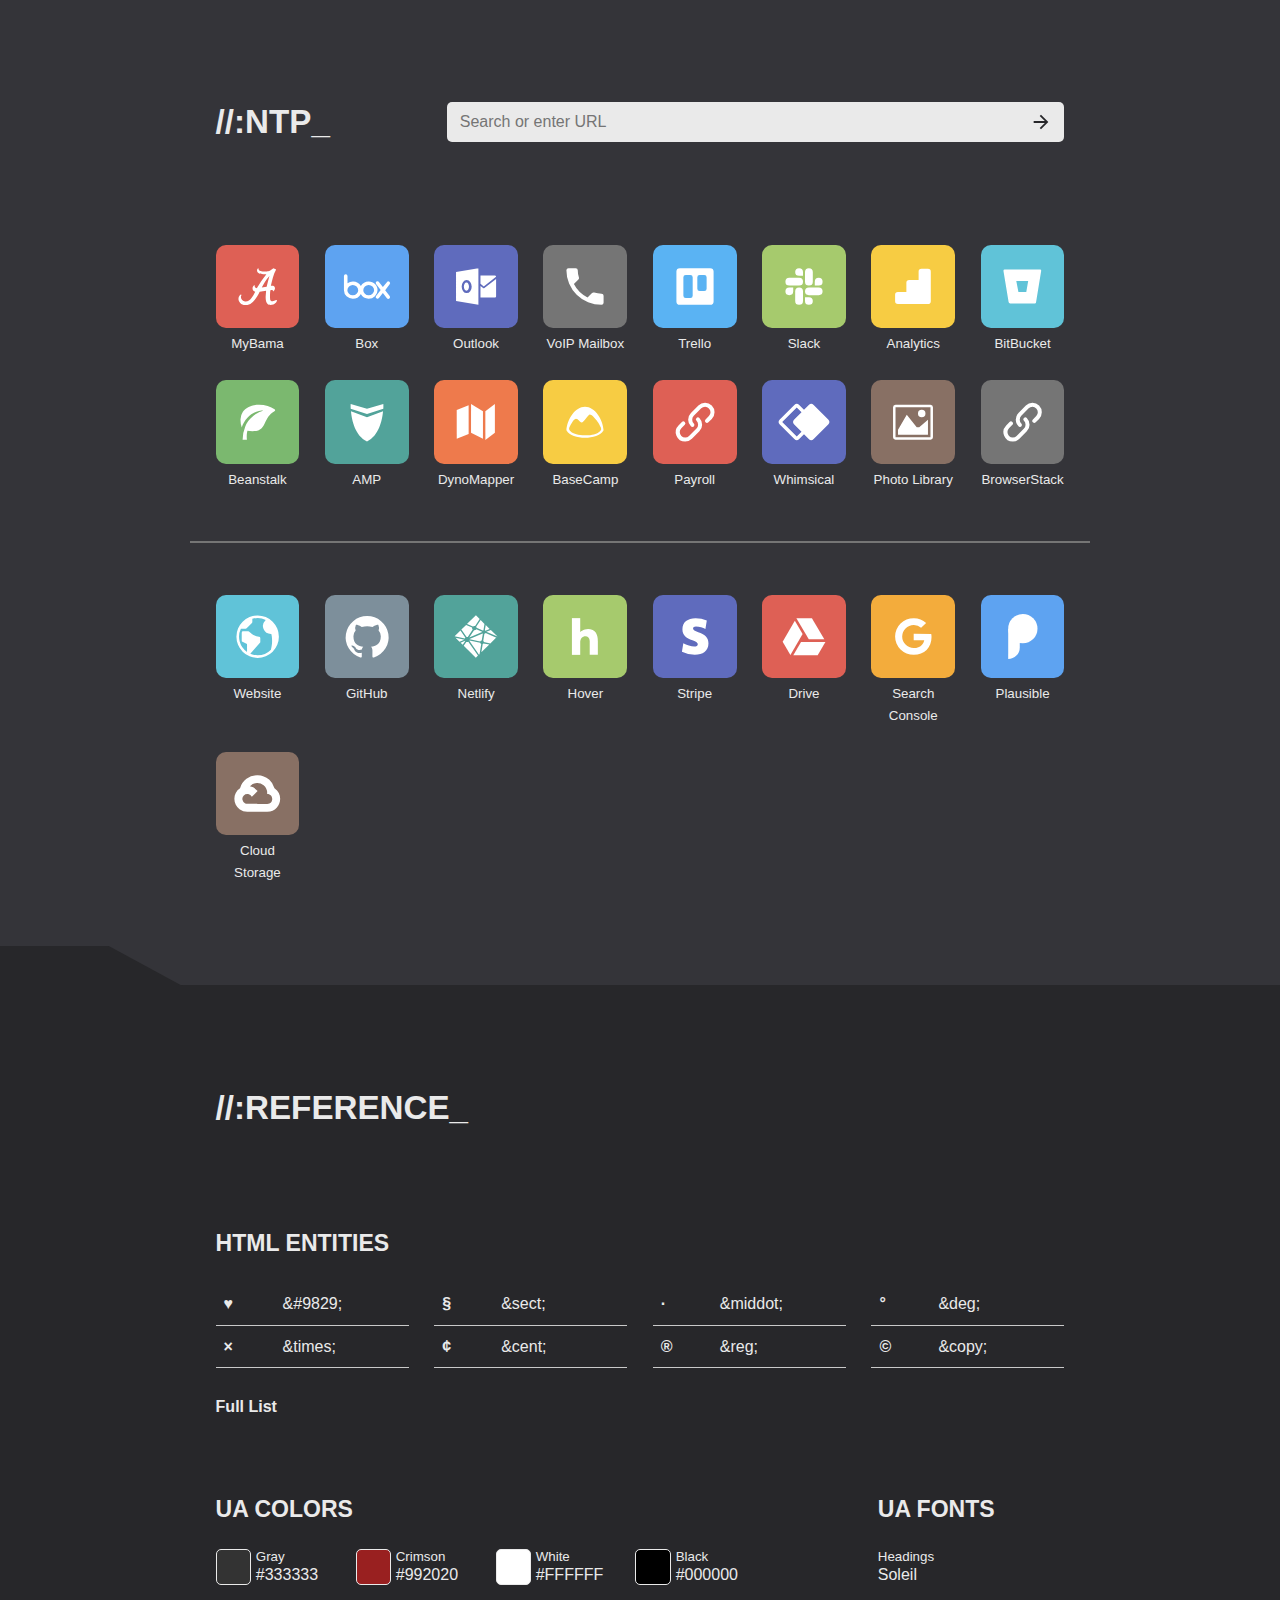
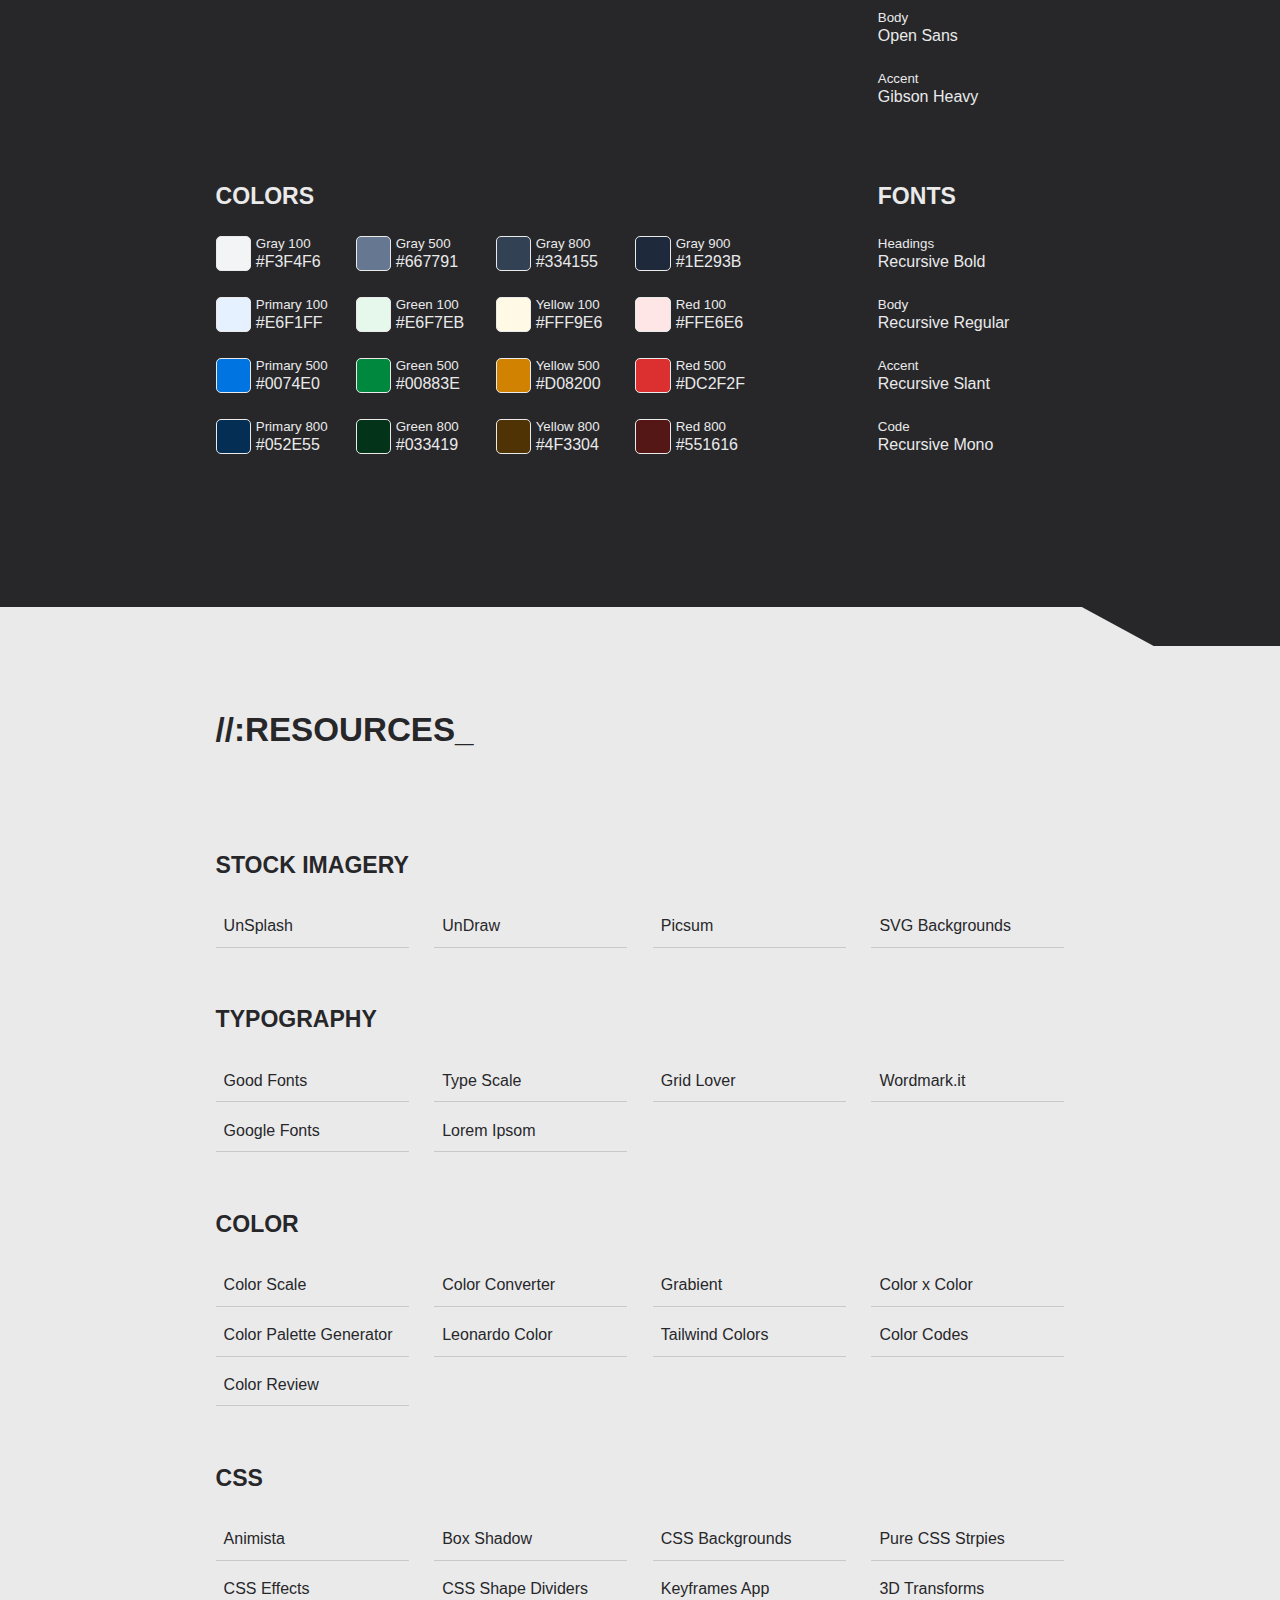
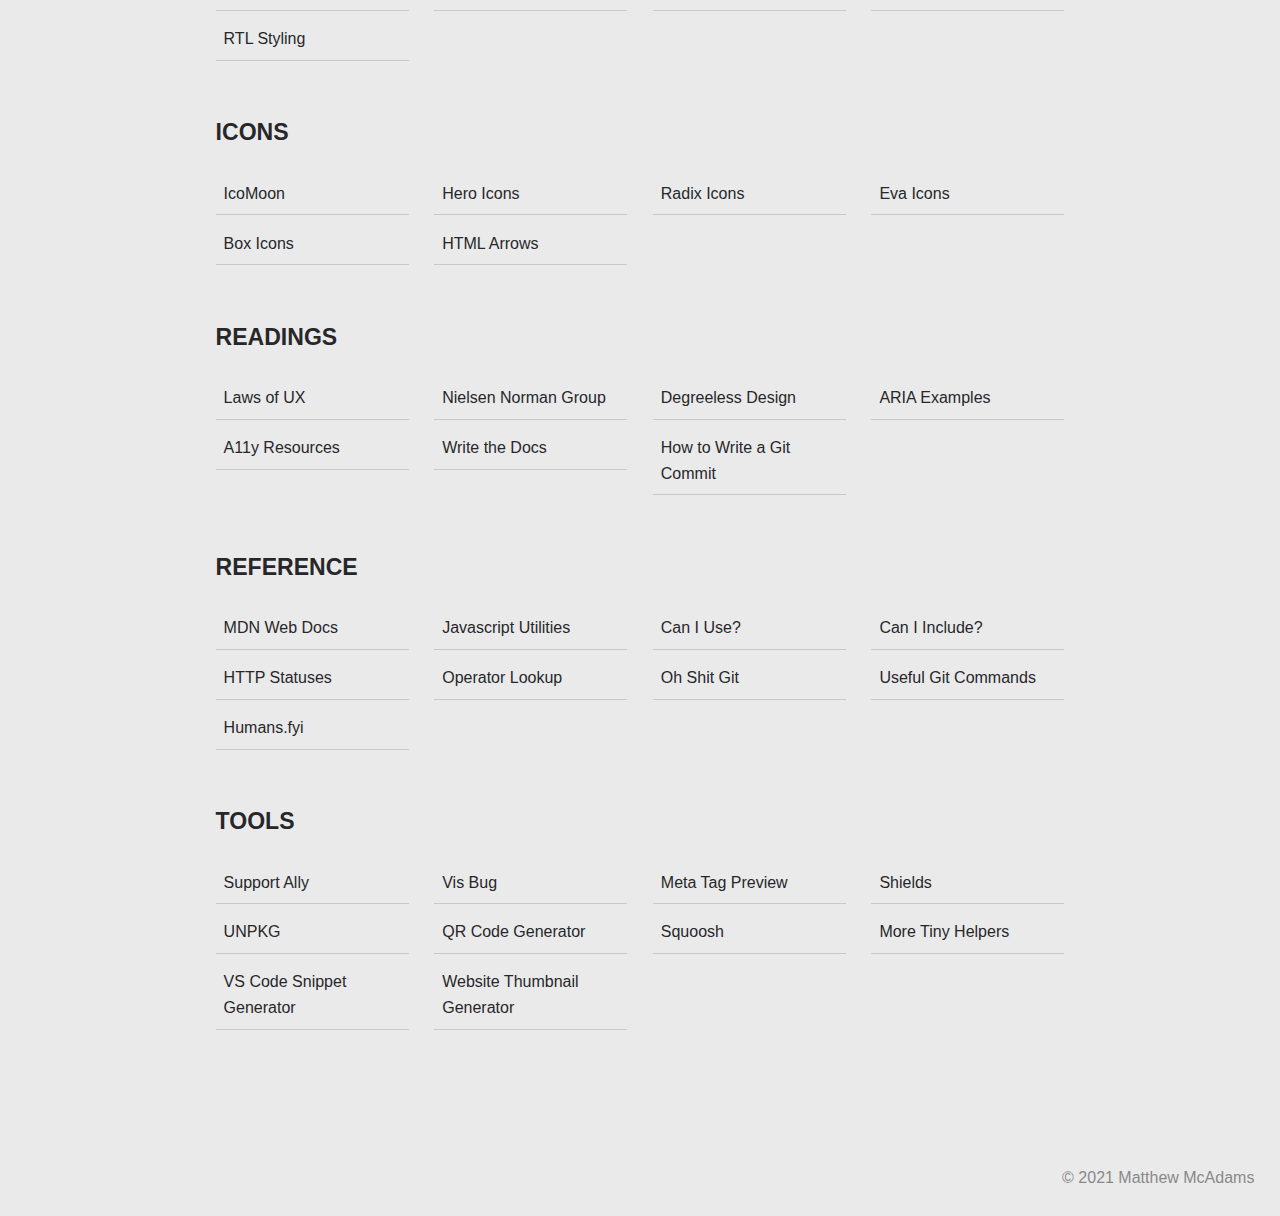
==== index.html @ 57dfc7ec "Set new design as default" ====
<!DOCTYPE html>
<html>

<head>
  <meta charset="utf-8">
  <meta http-equiv="X-UA-Compatible" content="IE=edge">
  <title>New Tab</title>
  <meta name="description" content="A simple, modern CSS boilerplate">
  <meta name="viewport" content="width=device-width, initial-scale=1">
  <link rel="stylesheet" href="assets/index.css">

  <style>
    :root {
      --red: #DE6055;
      --pink: #DA527B;
      --purple: #9F4FB9;
      --deep-purple: #795ABF;
      --indego: #5F6BBD;
      --blue: #5EA3F1;
      --light-blue: #5AB3F3;
      --cyan: #60C3D8;
      --teal: #52A39A;
      --green: #7BB86F;
      --light-green: #A6CA6D;
      --lime: #D7E065;
      --yellow: #F7CC43;
      --orange: #F3AC3C;
      --deep-orange: #EE7A4C;
      --brown: #887064;
      --gray: #757575;
      --slate: #7D8F9B;
      --ui-black: #27272A;
      --ui-dark-gray: #343439;
      --ui-light-gray: #C9C9C9;
      --ui-white: #EAEAEA;
    }

    body {
      background: var(--ui-white);
      color: var(--ui-black);
    }

    h1, h2 {
      text-transform: uppercase;
      font-weight: bold;
      font-size: var(--ms-4);
    }
    h2 { margin-bottom: var(--section-space); }
    h2:first-child { margin-top: 0; }
    h3 {
      text-transform: uppercase;
      font-weight: bold;
      font-size: var(--ms-2);
    }
    h1::before, h2::before { content: "//:"; }
    h1::after, h2::after { content: "_"; }
    button img { margin: 0; }



    header {
      padding-top: var(--section-space);
      background: var(--ui-dark-gray);
      color: var(--ui-white);
    }
    header > div {
      display: grid;
      grid-template-columns: 2fr 6fr;
      grid-gap: var(--space);
    }
    header h1 { margin: 0; }
    header form { display: flex; }
    header input {
      border: none;
      border-top-left-radius: 5px;
      border-bottom-left-radius: 5px;
      background: var(--ui-white);
      color: var(--ui-black);
      margin: 0;
    }
    header button {
      background: var(--ui-white);
      border: none;
      border-top-right-radius: 5px;
      border-bottom-right-radius: 5px;
      color: var(--ui-black);
      margin: 0;
    }



    #NTP {
      background: var(--ui-dark-gray);
      color: var(--ui-white);
      padding: var(--section-space) 0;
    }

    .ntp-links {
      --color: var(--gray);
      display: grid;
      grid-template-columns: repeat(auto-fit, minmax(80px, 1fr));
      grid-gap: var(--space);
    }
    .ntp-links + .ntp-links {
      border-top: 2px solid var(--gray);
      padding-top: calc(var(--section-space) / 2);
      margin-top: calc(var(--section-space) / 2);
    }
    .ntp-links li img {
      background: var(--color);
      border-radius: 10px;
      margin: 0;
    }
    .ntp-links li p {
      margin: 0;
      text-align: center;
      font-size: var(--ms--1);
      margin-top: 5px;
    }
    .ntp-links li a {
      color: inherit;
      font-weight: normal;
    }
    .ntp-links li a:hover { text-decoration: none; }
    .ntp-links li a:hover img { transform: scale(1.05); }



    #Reference {
      background: var(--ui-black);
      color: var(--ui-white);
      padding: var(--section-space);
      position: relative;
    }
    #Reference dl {
      display: grid;
      grid-template-columns: repeat(auto-fit, minmax(150px, 1fr));
      grid-column-gap: var(--space);
    }
    #Reference dl div {
      display: grid;
      grid-template-columns: 1fr 2fr;
      padding: 0.5rem;
      border-bottom: 1px solid var(--ui-light-gray);
    }
    #Reference dt,
    #Reference dd {
      margin: 0;
      padding: 0;
    }
    #Reference a { color: inherit; }
    #Reference a:hover { text-decoration-color: inherit; }
    #Reference::after {
      content: "";
      background-image: url("data:image/svg+xml,%3Csvg xmlns='http://www.w3.org/2000/svg' width='370.451' height='60.58' viewBox='0 0 370.451 60.58'%3E%3Cpath id='Path_28' data-name='Path 28' d='M0,0H370.451V60.58H111.626Z' fill='%2327272a'/%3E%3C/svg%3E");
      position: absolute;
      bottom: -39px;
      right: 0;
      height: 40px;
      width: 200px;
    }
    #Reference::before {
      content: "";
      background-image: url("data:image/svg+xml,%3Csvg xmlns='http://www.w3.org/2000/svg' width='370.451' height='60.58' viewBox='0 0 370.451 60.58'%3E%3Cpath id='Path_28' data-name='Path 28' d='M370.451,60.58H0V0H258.825Z' fill='%2327272a'/%3E%3C/svg%3E%0A");
      position: absolute;
      top: -39px;
      left: -150px;
      height: 40px;
      width: 350px;
    }
    #Reference .design-toolkit {
      display: grid;
      grid-template-columns: 3fr 1fr;
      grid-gap: var(--section-space);
    }
    .design-toolkit .color-swatch .swatch {
      height: 2.2rem;
      width: 2.2rem;
      border: 1px solid var(--ui-white);
      background: var(--color);
      border-radius: 5px;
    }
    .design-toolkit .colors {
      display: grid;
      grid-template-columns: repeat(auto-fit, minmax(120px, 1fr));
    }
    .design-toolkit .color-swatch {
      display: grid;
      grid-template-columns: 2.2rem 1fr;
      grid-gap: 5px;
    }
    .design-toolkit .color-swatch p,
    .design-toolkit .font-group {
      line-height: 1.2;
    }
    .design-toolkit .color-swatch strong,
    .design-toolkit .font-group strong {
      display: block;
      font-weight: normal;
      font-size: var(--ms--1);
      margin: 0;
    }



    #Resources ul, ol, li {
      margin: 0;
      padding: 0;
      list-style: none;
    }
    #Resources ul {
      display: grid;
      grid-template-columns: repeat(auto-fit, minmax(150px, 1fr));
      grid-column-gap: var(--space);
    }
    #Resources a {
      color: inherit;
      font-weight: normal;
      display: block;
      padding: 0.5rem;
      border-bottom: 1px solid var(--ui-light-gray);
      margin-bottom: 1px;
    }
    #Resources a:hover {
      text-decoration: none;
      border-bottom: 2px solid var(--blue);
      margin-bottom: 0;
    }



    footer p {
      text-align: right;
      margin: 0;
      padding: var(--space);
      opacity: 0.5;
    }
  </style>


</head>
<body>
  <header>
    <div class="container">
      <h1>NTP</h1>
      <form id="searchForm">
        <input type="search" id="search" placeholder="Search or enter URL">
        <button onclick="searchRedirect()">
          <span class="sr-only">Search</span>
          <img src="assets/images/arrow.svg"alt="">
        </button>
      </form>
    </div>
  </header>

  <main>

    <section id="NTP">
      <ul class="ntp-links container">
        <li style="--color: var(--red)">
          <a href="https://mybama.ua.edu/">
          <img src="assets/images/ua.svg" alt="">
          <p>MyBama</p></a>
        </li>
        <li style="--color: var(--blue)">
          <a href="https://alabama.app.box.com/">
          <img src="assets/images/box.svg" alt="">
          <p>Box</p></a>
        </li>
        <li style="--color: var(--indego)">
          <a href="https://outlook.office365.com/mail/inbox">
          <img src="assets/images/outlook.svg" alt="">
          <p>Outlook</p></a>
        </li>
        <li style="--color: var(--gray)">
          <a href="https://cuc01.ua.edu/inbox/">
          <img src="assets/images/phone.svg" alt="">
          <p>VoIP Mailbox</p></a>
        </li>
        <li style="--color: var(--light-blue)">
          <a href="https://trello.com/b/C8xKHDW7/ops">
          <img src="assets/images/trello.svg" alt="">
          <p>Trello</p></a>
        </li>
        <li style="--color: var(--light-green)">
          <a href="https://app.slack.com/client/T03CPUJKH/D01BJC9KEQ1">
          <img src="assets/images/slack.svg" alt="">
          <p>Slack</p></a>
        </li>
        <li style="--color: var(--yellow)">
          <a href="https://analytics.google.com/analytics/web/#/report-home/a850379w1463618p1464686">
          <img src="assets/images/analytics.svg" alt="">
          <p>Analytics</p></a>
        </li>
        <li style="--color: var(--cyan)">
          <a href="https://bitbucket.org/uaweb/">
          <img src="assets/images/bitbucket.svg" alt="">
          <p>BitBucket</p></a>
        </li>
        <li style="--color: var(--green)">
          <a href="https://ua.beanstalkapp.com/">
          <img src="assets/images/leaf.svg" alt="">
          <p>Beanstalk</p></a>
        </li>
        <li style="--color: var(--teal)">
          <a href="https://ua.levelaccess.net/login.php">
          <img src="assets/images/shield.svg" alt="">
          <p>AMP</p></a>
        </li>
        <li style="--color: var(--deep-orange)">
          <a href="https://app.dynomapper.com/user">
          <img src="assets/images/map.svg" alt="">
          <p>DynoMapper</p></a>
        </li>
        <li style="--color: var(--yellow)">
          <a href="https://3.basecamp.com/3736336/projects">
          <img src="assets/images/basecamp.svg" alt="">
          <p>BaseCamp</p></a>
        </li>
        <li style="--color: var(--red)">
          <a href="https://hr.ua.edu/payroll/payroll-schedules">
          <img src="assets/images/link.svg" alt="">
          <p>Payroll</p></a>
        </li>
        <li style="--color: var(--indego)">
          <a href="https://whimsical.com/">
          <img src="assets/images/whimsical.svg" alt="">
          <p>Whimsical</p></a>
        </li>
        <li style="--color: var(--brown)">
          <a href="https://uaphotos.photoshelter.com/sso-login">
          <img src="assets/images/image.svg" alt="">
          <p>Photo Library</p></a>
        </li>
        <li style="--color: var(--gray)">
          <a href="https://live.browserstack.com/dashboard">
          <img src="assets/images/link.svg" alt="">
          <p>BrowserStack</p></a>
        </li>
      </ul>

      <ul class="ntp-links container">
        <li style="--color: var(--cyan)">
          <a href="https://mattmcadams.com">
          <img src="assets/images/website.svg" alt="">
          <p>Website</p></a>
        </li>
        <li style="--color: var(--slate)">
          <a href="https://github.com/MattMcAdams/website">
          <img src="assets/images/github.svg" alt="">
          <p>GitHub</p></a>
        </li>
        <li style="--color: var(--teal)">
          <a href="https://app.netlify.com/teams/mattmcadams/overview">
          <img src="assets/images/netlify.svg" alt="">
          <p>Netlify</p></a>
        </li>
        <li style="--color: var(--light-green)">
          <a href="https://www.hover.com/control_panel">
          <img src="assets/images/hover.svg" alt="">
          <p>Hover</p></a>
        </li>
        <li style="--color: var(--indego)">
          <a href="https://dashboard.stripe.com/">
          <img src="assets/images/stripe.svg" alt="">
          <p>Stripe</p></a>
        </li>
        <li style="--color: var(--red)">
          <a href="https://drive.google.com/drive/u/0/my-drive">
          <img src="assets/images/drive.svg" alt="">
          <p>Drive</p></a>
        </li>
        <li style="--color: var(--orange)">
          <a href="https://search.google.com/u/1/search-console?resource_id=sc-domain%3Amattmcadams.com">
          <img src="assets/images/google.svg" alt="">
          <p>Search Console</p></a>
        </li>
        <li style="--color: var(--blue)">
          <a href="https://plausible.io/mattmcadams.com">
          <img src="assets/images/plausible.svg" alt="">
          <p>Plausible</p></a>
        </li>
        <li style="--color: var(--brown)">
          <a href="https://console.cloud.google.com/storage/browser/mattmcadams.com">
          <img src="assets/images/gcloud.svg" alt="">
          <p>Cloud Storage</p></a>
        </li>
      </ul>
    </section>

    <section id="Reference">
      <div class="container">
        <h2>Reference</h2>
        <h3>HTML Entities</h3>
        <dl>
          <div><dt>&#9829;</dt><dd>&amp;#9829;</dd></div>
          <div><dt>&sect;</dt><dd>&amp;sect;</dd></div>
          <div><dt>&middot;</dt><dd>&amp;middot;</dd></div>
          <div><dt>&deg;</dt><dd>&amp;deg;</dd></div>
          <div><dt>&times;</dt><dd>&amp;times;</dd></div>
          <div><dt>&cent;</dt><dd>&amp;cent;</dd></div>
          <div><dt>&reg;</dt><dd>&amp;reg;</dd></div>
          <div><dt>&copy;</dt><dd>&amp;copy;</dd></div>
        </dl>
        <p><a href="https://dev.w3.org/html5/html-author/charref">Full List</a></p>

        <div class="design-toolkit">
          <div>
            <h3>UA Colors</h3>
            <ul class="colors">
              <li class="color-swatch">
                <div class="swatch" style="--color: #333333;"></div>
                <p class="label"><strong>Gray</strong>#333333</p>
              </li>
              <li class="color-swatch">
                <div class="swatch" style="--color: #992020;"></div>
                <p class="label"><strong>Crimson</strong>#992020</p>
              </li>
              <li class="color-swatch">
                <div class="swatch" style="--color: #FFFFFF;"></div>
                <p class="label"><strong>White</strong>#FFFFFF</p>
              </li>
              <li class="color-swatch">
                <div class="swatch" style="--color: #000000;"></div>
                <p class="label"><strong>Black</strong>#000000</p>
              </li>
            </ul>
          </div>
          <div>
            <h3>UA Fonts</h3>
            <p class="font-group">
              <strong>Headings</strong>
              Soleil
            </p>
            <p class="font-group">
              <strong>Body</strong>
              Open Sans
            </p>
            <p class="font-group">
              <strong>Accent</strong>
              Gibson Heavy
            </p>
          </div>
        </div>

        <div class="design-toolkit">
          <div>
            <h3>Colors</h3>
            <ul class="colors">
              <li class="color-swatch">
                <div class="swatch" style="--color: #F3F4F6;"></div>
                <p class="label"><strong>Gray 100</strong>#F3F4F6</p>
              </li>
              <li class="color-swatch">
                <div class="swatch" style="--color: #667791;"></div>
                <p class="label"><strong>Gray 500</strong>#667791</p>
              </li>
              <li class="color-swatch">
                <div class="swatch" style="--color: #334155;"></div>
                <p class="label"><strong>Gray 800</strong>#334155</p>
              </li>
              <li class="color-swatch">
                <div class="swatch" style="--color: #1E293B;"></div>
                <p class="label"><strong>Gray 900</strong>#1E293B</p>
              </li>
              <li class="color-swatch">
                <div class="swatch" style="--color: #E6F1FF;"></div>
                <p class="label"><strong>Primary 100</strong>#E6F1FF</p>
              </li>
              <li class="color-swatch">
                <div class="swatch" style="--color: #E6F7EB;"></div>
                <p class="label"><strong>Green 100</strong>#E6F7EB</p>
              </li>
              <li class="color-swatch">
                <div class="swatch" style="--color: #FFF9E6;"></div>
                <p class="label"><strong>Yellow 100</strong>#FFF9E6</p>
              </li>
              <li class="color-swatch">
                <div class="swatch" style="--color: #FFE6E6;"></div>
                <p class="label"><strong>Red 100</strong>#FFE6E6</p>
              </li>
              <li class="color-swatch">
                <div class="swatch" style="--color: #0074E0;"></div>
                <p class="label"><strong>Primary 500</strong>#0074E0</p>
              </li>
              <li class="color-swatch">
                <div class="swatch" style="--color: #00883E;"></div>
                <p class="label"><strong>Green 500</strong>#00883E</p>
              </li>
              <li class="color-swatch">
                <div class="swatch" style="--color: #D08200;"></div>
                <p class="label"><strong>Yellow 500</strong>#D08200</p>
              </li>
              <li class="color-swatch">
                <div class="swatch" style="--color: #DC2F2F;"></div>
                <p class="label"><strong>Red 500</strong>#DC2F2F</p>
              </li>
              <li class="color-swatch">
                <div class="swatch" style="--color: #052E55;"></div>
                <p class="label"><strong>Primary 800</strong>#052E55</p>
              </li>
              <li class="color-swatch">
                <div class="swatch" style="--color: #033419;"></div>
                <p class="label"><strong>Green 800</strong>#033419</p>
              </li>
              <li class="color-swatch">
                <div class="swatch" style="--color: #4F3304;"></div>
                <p class="label"><strong>Yellow 800</strong>#4F3304</p>
              </li>
              <li class="color-swatch">
                <div class="swatch" style="--color: #551616;"></div>
                <p class="label"><strong>Red 800</strong>#551616</p>
              </li>
            </ul>
          </div>
          <div>
            <h3>Fonts</h3>
            <p class="font-group">
              <strong>Headings</strong>
              Recursive Bold
            </p>
            <p class="font-group">
              <strong>Body</strong>
              Recursive Regular
            </p>
            <p class="font-group">
              <strong>Accent</strong>
              Recursive Slant
            </p>
            <p class="font-group">
              <strong>Code</strong>
              Recursive Mono
            </p>
          </div>
        </div>
      </div>
    </section>

    <section id="Resources" class="section">
      <div class="container">
        <h2>Resources</h2>
      </div>
    </section>

    <footer>
      <p>&copy; 2021 Matthew McAdams</p>
    </footer>
  </main>

  <script>
    function renderResourceLists(data) {
      data.forEach(list => {
        let parent = document.querySelector("#Resources .container");
        let container = document.createElement("div");
        let title = document.createElement("h3");
        let ul = document.createElement("ul");

        parent.appendChild(container);
        container.appendChild(title);
        container.appendChild(ul);

        title.innerHTML = list.title;

        list.items.forEach(item => {
          let li = document.createElement("li");
          let a = document.createElement("a");
          let text = document.createTextNode(item.title);
          a.setAttribute("href", item.link);
          a.appendChild(text);
          li.appendChild(a);
          ul.appendChild(li);
        })
      });
    }

    fetch("assets/resources.json")
        .then(response => response.json())
        .then(json => renderResourceLists(json));


    document.getElementById("searchForm").addEventListener('submit', handleForm);
    function handleForm(event) { event.preventDefault(); }

    var scheme = "https://";

    function searchRedirect() {
        let value = document.getElementById("search").value;

        if (value.startsWith("https://") | value.startsWith("http://")) {
          window.location.href = value;
        }
        else if (
          value.includes(".com") |
          value.includes(".org") |
          value.includes(".edu") |
          value.includes(".net") |
          value.includes(".gov") |
          value.includes(".io") |
          value.includes(".dev") |
          value.includes(".us")
        ) {
          window.location.href = scheme + value;
        }
        else {
          window.location.href = "https://duckduckgo.com/?q=" + value;
        }
      }
  </script>
</body>
---- assets/index.css ----
/* ==================================================================
  CSS Boilerplate
  The Unlicense <https://unlicense.org>
  https://github.com/MattMcAdams/CSS-Boilerplate
================================================================== */

/** -----------------------------------------------------------------
  * SECTION TOKENS
------------------------------------------------------------------ */

:root {
  /* Fonts */
  --font-body: 'Segoe UI', Roboto, 'Helvetica Neue', Arial, sans-serif;
  --font-head: var(--font-body);
  --font-mono: 'SFMono-Regular', Consolas, 'Liberation Mono', Menlo, Courier, monospace;
  /* --font-icon: null; */

  /* Colors */
  --color-gray-100: #F0F1F3;
  --color-gray-500: #707682;
  --color-gray-900: #2D2F34;
  /* https://hihayk.github.io/scale/#4/4/60/90/0/0/50/-10/707682/112/118/130/white */
  --color-red-100: #FFE6E6;
  --color-red-500: #DC2F2F;
  --color-red-900: #551616;
  /* https://hihayk.github.io/scale/#4/4/60/90/0/0/50/-10/DC2F2F/220/47/47/white */
  --color-yellow-100: #FFF9E6;
  --color-yellow-500: #D08200;
  --color-yellow-900: #4F3304;
  /* https://hihayk.github.io/scale/#4/4/60/90/0/-10/50/-10/D08200/208/130/0/white */
  --color-green-100: #E6F7EB;
  --color-green-500: #00883E;
  --color-green-900: #033419;
  /* https://hihayk.github.io/scale/#4/4/60/90/0/0/50/-10/00883E/0/136/62/white */
  --color-primary-100: #E6F1FF;
  --color-primary-500: #0074E0;
  --color-primary-900: #052E55;
  /* https://hihayk.github.io/scale/#4/4/60/90/0/0/50/-10/0074E0/0/116/224/white */

  /* Semantic Colors */
  --page-bg-color: white;
  --element-bg-color: var(--color-gray-100);
  --text-color: var(--color-gray-900);
  --light-text-color: var(--color-gray-500);
  --heading-color: var(--text-color);
  --highlight-color: var(--color-primary-100);
  --primary-alt: var(--color-primary-900);

  --nav-color: var(--color-primary-500);
  --button-color: var(--nav-color);

  --accent-color: var(--color-primary-500);

  /* Spacing */
  --space: 1.6rem; /* Should equal body line-height */
  --section-space: calc(var(--space) * 4);
  --flow-space: var(--space);
  --gutter: var(--space);
  --content-width: 900px;
  --sidebar-width: 300px;

  /* Modular Scale */
  --ratio: 1.2; /* 1.2 is very similar to default browser style */
  --ms-0: 1rem; /* 1rem = 16px | 1.25rem = 20px | 1.125rem = 18px */
  --ms-1: calc(var(--ms-0) * var(--ratio));
  --ms-2: calc(var(--ms-1) * var(--ratio));
  --ms-3: calc(var(--ms-2) * var(--ratio));
  --ms-4: calc(var(--ms-3) * var(--ratio));
  --ms-5: calc(var(--ms-4) * var(--ratio));
  --ms--1: calc(var(--ms-0) / var(--ratio));
  --ms--2: calc(var(--ms--1) / var(--ratio));
}

/* END !SECTION TOKENS */
/** -----------------------------------------------------------------
  * SECTION RESET
  * http://meyerweb.com/eric/tools/css/reset/
  * v2.0 | 20110126
  * License: none (public domain)
------------------------------------------------------------------ */

* {
  box-sizing: border-box;
  -webkit-font-smoothing: antialiased;
  -moz-osx-font-smoothing: grayscale;
}

html, body, div, span, applet, object, iframe,
h1, h2, h3, h4, h5, h6, p, blockquote, pre,
a, abbr, acronym, address, big, cite, code,
del, dfn, em, img, ins, kbd, q, s, samp,
small, strike, strong, sub, sup, tt, var,
b, u, i, center,
dl, dt, dd, ol, ul, li,
fieldset, form, label, legend,
table, caption, tbody, tfoot, thead, tr, th, td,
article, aside, canvas, details, embed,
figure, figcaption, footer, header, hgroup,
menu, nav, output, ruby, section, summary,
time, mark, audio, video {
  margin: 0;
  padding: 0;
  border: 0;
  font: inherit;
  font-size: 100%;
  vertical-align: baseline;
}

/* HTML5 display-role reset for older browsers */

article, aside, details, figcaption, figure,
footer, header, hgroup, menu, nav, section {
  display: block;
}

body {
  line-height: 1;
}

ol, ul {
  list-style: none;
}

blockquote, q {
  quotes: none;
}

blockquote::before,
blockquote::after,
q::before,
q::after {
  content: '';
  content: none;
}

table {
  border-collapse: collapse;
  border-spacing: 0;
}

/* END !SECTION RESET */
/** -----------------------------------------------------------------
  * SECTION CORE
------------------------------------------------------------------ */

/* Links that point to a location on the same page will scroll
 * smoothly down to that location. */

@media (prefers-reduced-motion: no-preference) {
  html { scroll-behavior: smooth; }
}

/* Hide content visually, but allow screen readers to read the
 * content. Note that for Accessibility guidelines, this content
 * must become visible if toggled over using a keyboard. */

.visually-hidden:not(:focus):not(:active),
.sr-only:not(:focus):not(:active) {
  clip: rect(0 0 0 0);
  clip-path: inset(50%);
  height: 1px;
  overflow: hidden;
  position: absolute;
  white-space: nowrap;
  width: 1px;
}

/* Give the hidden attribute most priority - fixes issue where
 * an html element can be marked as hidden but is still visible.
 * Use aria-hidden="true" to hide visual elements from
 * screen readers. */

[hidden] {
  display: none !important;
}

/* Ensures disabled elements do not accept events */

[disabled] {
  pointer-events: none !important;
  cursor: not-allowed !important;
}

/* Use primary color for focus styles */

:focus-visible {
  outline-color: var(--color-primary-500);
  outline-offset: 3px;
  outline-style: solid;
  outline-width: 2px;
}

/* Adds a margin above an element when it is the target of an ID link */

* {
  scroll-margin-top: var(--space);
  scroll-margin-bottom: var(--space);
}

::selection {
  background-color: var(--color-primary-100);
}

/** -----------------------------------------------------------------
  * SECTION TYPOGRAPHY
------------------------------------------------------------------ */

/* Set the document's default font, color, size, and line height */

body {
  font-family: var(--font-body);
  color: var(--text-color);
  line-height: 1.6;
  font-size: var(--ms-0);
}

/* Set font and flow margin to headings, and heading-like elements.
 * Setup utility classes for font sizes */

h1, h2, h3, h4, h5,
.txt-h1, .txt-h2, .txt-h3, .txt-h4, .txt-h5, .txt-h6,
label, th, legend {
  /* font-family: var(--font-head); */
  margin-bottom: var(--flow-space);
}

/* Double flow spacing before headings & set heading color. */

h1, h2, h3, h4, h5, h6,
.txt-h1, .txt-h2, .txt-h3, .txt-h4, .txt-h5, .txt-h6 {
  margin-top: calc(var(--flow-space) * 2);
  /* color: var(--heading-color); */
  line-height: 1.2;
}

/* Decrease space between sequential headings */

h1 + h2,
h2 + h3,
h3 + h4,
h4 + h5,
h5 + h6,
.txt-h1 + .txt-h2,
.txt-h2 + .txt-h3,
.txt-h3 + .txt-h4,
.txt-h4 + .txt-h5,
.txt-h5 + .txt-h6 {
  margin-top: 0;
}

/* Add flow spacing after paragraphs */

p, .txt-p {
  margin-bottom: var(--flow-space);
}

/* Heading typography */

h1, .txt-h1 { font-size: var(--ms-5); margin-top: 0;}
h2, .txt-h2 { font-size: var(--ms-4); }
h3, .txt-h3 { font-size: var(--ms-3); }
h4, .txt-h4 { font-size: var(--ms-2); }
h5, .txt-h5 { font-size: var(--ms-1); }
h6, .txt-h6, label, th, legend { font-size: var(--ms-0); font-weight: bold; }

/* Set typography for small text */

small, .txt-small { font-size: var(--ms--1); line-height: 1.3; }

/* Basic styles for inline semantics */

strong { font-weight: bold; }
em, cite { font-style: italic; }
u { text-decoration: underline; font-style: normal;}

/* Basic style for subscript and superscript text */

sub, sup {
  font-size: 75%;
  line-height: 0;
  position: relative;
}
sup { top: -0.5em; }
sub { bottom: -0.25em; }

/* del, ins, and s styles. Note that these are opinionated and may
 * need to be restyled to suit your use case. These pseudoelements
 * exist to announce the presence of these elements. Read more
 * https://developer.mozilla.org/en-US/docs/Web/HTML/Element/ins#accessibility_concerns */

del::before,
del::after,
ins::before,
ins::after,
s::before,
s::after {
  clip-path: inset(100%);
  clip: rect(1px, 1px, 1px, 1px);
  height: 1px;
  overflow: hidden;
  position: absolute;
  white-space: nowrap;
  width: 1px;
}

del::before { content: " [deletion start] "; }
del::after { content: " [deletion end] "; }
ins::before { content: " [insertion start] "; }
ins::after { content: " [insertion end] "; }
s::before { content: " [start of stricken text] "; }
s::after { content: " [end of stricken text] "; }

del {
  background: var(--color-red-100);
  text-decoration: line-through;
  padding: 0.1em 0.3em;
}

ins {
  background: var(--color-green-100);
  text-decoration: none;
  padding: 0.1em 0.3em;
}

/* See https://developer.mozilla.org/en-US/docs/Web/HTML/Element/s */

s { text-decoration: line-through; }

/* Mark styles - see https://developer.mozilla.org/en-US/docs/Web/HTML/Element/mark */

mark {
  background: var(--color-yellow-100);
  padding: 0.1em 0.3em;
}

/* Basic styles for abbreviation. Only style differently when
 * a title is present. */

abbr { text-decoration: none; }
abbr[title] {
  cursor: help;
  text-decoration: underline;
  text-decoration-style: dotted;
}

/* Italisize q when it includes a cite */

q[cite] { font-style: italic; }

/* Add flow spacing after address */

address {
  margin-bottom: var(--flow-space);
}

/* END !SECTION TYPOGRAPHY */
/** -----------------------------------------------------------------
  * SECTION LINKS
  * :not([class]) is so that the styles won't need to be overridden
  * in special use cases like navigation / buttons
------------------------------------------------------------------ */

a:not([class]) {
  color: var(--color-primary-500);
  text-decoration: none;
  font-weight: bold;
}

/* VISITED STYLES GO HERE */

a:not([class]):hover,
a:not([class]):focus {
  text-decoration: underline;
  text-decoration-color: var(--color-primary-500);
  text-decoration-thickness: 2px;
}

/*
OPTIONAL STYLES
Add an icon for links that go to a PDF and/or links that open in a new tab
*/

/* a:not([class])[target="_blank"]::after,
a:not([class])[data-link-type="external"] {
  content: ' \e91f';
  font-size: 90%;
}

a:not([class])[href$='.pdf']::after,
a:not([class])[data-link-type='document']::after {
  content: '\e91d';
  font-size: 90%;
  padding-left: 0.1em;
} */

/* END !SECTION LINKS */
/** -----------------------------------------------------------------
  * SECTION BLOCKQUOTE
------------------------------------------------------------------ */

/* Add basic styling for blockquotes, and provide a utility class
 * to apply these styles outside of a quote context */

blockquote,
.callout {
  border-left: 5px solid var(--color-primary-500);
  padding: calc(var(--space) / 2) var(--space);
  background-color: var(--color-primary-100);
  margin-bottom: var(--flow-space);
}

/* Remove the bottom margin from the last child in the blockquote */

blockquote :last-child,
.callout :last-child {
  margin-bottom: 0;
}

/* END !SECTION BLOCKQUOTE */
/** -----------------------------------------------------------------
  * SECTION LISTS
  * :not([class]) is so that the styles won't need to be overridden
  * in special use cases. For example, when list markup might need
  * to be paired with a grid layout
------------------------------------------------------------------ */

/* Set nested unordered list styles */

ul:not([class]) { list-style-type: disc; }
ul:not([class]) ul:not([class]) { list-style-type: circle; }
ul:not([class]) ul:not([class]) ul:not([class]) { list-style-type: square; }

/* Set nested ordered list styles */

ol:not([class]) { list-style-type: decimal; }
ol:not([class]) ol:not([class]) { list-style-type: upper-alpha; }
ol:not([class]) ol:not([class]) ol:not([class]) { list-style-type: lower-roman; }

/* Set indention and flow spacing for lists */

ul:not([class]), ol:not([class]) {
  margin-left: var(--space);
}

/* Add flow spacing to list elements */

ul, ol, dl {
  margin-bottom: var(--flow-space);
}

/* Add spacing between list items */

ul:not([class]) li,
ul:not([class]) ol,
ul:not([class]) ul,
ol:not([class]) li,
ol:not([class]) ol,
ol:not([class]) ul {
  margin-bottom: calc(var(--flow-space) / 4);
}

/* Ensure nested lists have the correct spacing */

ul:not([class]) ol,
ul:not([class]) ul,
ol:not([class]) ol,
ol:not([class]) ul {
  margin-top: calc(var(--flow-space) / 4);
}

/* Add basic styles for definition lists */

dt { font-weight: bold; }
dd { padding-left: var(--space); }

/* END !SECTION LISTS */
/** -----------------------------------------------------------------
  * SECTION MEDIA
------------------------------------------------------------------ */

/* Allow media to sit correctly in content flow */

img,
figure,
video,
.aspect-ratio,
.video-wrapper,
.embed-container {
  display: block;
  width: 100%;
  margin: auto;
  margin-bottom: var(--flow-space);
}

img {
  max-width: 100%;
  width: auto;
  height: auto;
}

/* Let SVG scale without boundaries */
img[src$=".svg"] {
  width: 100%;
  height: auto;
  max-width: none;
}

/* Basic style for figcaption */

figcaption {
  display: block;
  text-align: center;
  font-style: italic;
}

/* Allow audio to sit correctly in content flow,
 * Adjust border radius to allow consistency across browsers */

audio {
  display: block;
  max-width: 100%;
  border-radius: 900px;
  margin-bottom: var(--flow-space);
}

/* Setup media wrappers */

.aspect-ratio,
.video-wrapper,
.embed-container {
  width: 100%;
  padding-top: calc(100%/(var(--aspect-ratio)));
  position: relative;
}

/* Define aspect ratios */

.video-wrapper,
.embed-container,
.sixteen-by-nine { --aspect-ratio: 16/9; }
.one-by-one { --aspect-ratio: 1/1; }
.three-by-two { --aspect-ratio: 3/2; }
.four-by-three { --aspect-ratio: 3/2; }
.eight-by-five { --aspect-ratio: 8/5; }

/* Position inner elements in media wrappers */

.embed-container > iframe,
.embed-container > embed,
.embed-container > object,
.video-wrapper > iframe,
.video-wrapper > embed,
.video-wrapper > object
.aspect-ratio > iframe,
.aspect-ratio > embed,
.aspect-ratio > object,
.aspect-ratio > img {
  position: absolute;
  top: 0; right: 0; bottom: 0; left: 0;
  height: 100%;
  width: 100%;
}

/* Allow img to crop to avoid being stretched */

.aspect-ratio > img {
  object-fit: cover;
}

/* Wrapper to allow horizontal overflow,
 * Useful for tables and other wide content */

.overflow-x,
.table-wrapper {
  overflow-x: auto;
}

/* END !SECTION MEDIA */
/** -----------------------------------------------------------------
  * SECTION RULES
------------------------------------------------------------------ */

hr {
  border: none;
  border-bottom: 0.5px solid var(--light-text-color);
  width: 100%;
  margin-bottom: var(--flow-space);
}

hr.spacer {
  border: none;
  margin: calc(var(--flow-space) * 2) 0;
}

/* END !SECTION MISC */
/** -----------------------------------------------------------------
  * SECTION TABLES
------------------------------------------------------------------ */

table {
  width: 100%;
  margin-bottom: var(--flow-space);
}

caption {
  padding: calc(var(--space) / 2);
  font-family: var(--font-head);
  font-weight: bold;
}

th, td {
  padding: calc(var(--space) / 2);
  text-align: left;
}

tr {
  border-bottom: 0.5px solid var(--light-text-color);
}

tr:hover {
  background-color: var(--element-bg-color);
}

/* END !SECTION TABLES */
/** -----------------------------------------------------------------
  * SECTION CODE
------------------------------------------------------------------ */

code, samp, kbd, var {
  font-family: var(--font-mono);
  padding: 0.1em 0.3em;
}

code, samp {
  background-color: var(--element-bg-color);
}

var {
  font-style: italic;
  font-weight: bold;
}

kbd {
  background-color: var(--text-color);
  color: white;
  border-radius: 5px;
}

pre {
  margin-bottom: var(--flow-space);
}

pre code,
pre samp {
  display: block;
  padding: var(--space);
  overflow: auto;
}

/* END !SECTION CODE */
/** -----------------------------------------------------------------
  * SECTION DETAILS
------------------------------------------------------------------ */

/* Display:block removes Firefox's marker
 * ::webkit-details-marker removed Chrome & Safair's marker */

details {
  display: block;
  position: relative;
  margin-bottom: var(--flow-space);
}

summary::-webkit-details-marker {
  display: none;
}

summary {
  display: block;
  cursor: pointer;
  padding-left: 1.5em;
  font-weight: bold;
}

summary::before {
  position: absolute;
  will-change: transform;
  transition: transform 300ms ease;
  font-size: 1em;
  content: "▸";
  left: 0;
  display: inline-block;
  text-align: center;
  width: 1em;
}

summary:focus::before {
  color: var(--color-primary-500);
}

details[open] > summary::before {
  transform: rotate(90deg);
}

details .details-content {
  padding-left: 1.5em;
}

/* END !SECTION DETAILS */
/* END !SECTION CORE */
/** -----------------------------------------------------------------
  * SECTION FORMS
  * Form elements not styled:
  * Meter. Next to impossible to size consistently
  * File. You're better off implementing something with JS
  * Date & Color. Styling these is far too complicated for the
  * scope of this project.
------------------------------------------------------------------ */

label, legend {
  font-weight: bold;
  background-color: transparent;
  display: block;
  margin-bottom: 0;
}

label + label {
  margin-top: calc(var(--space) / 2);
}

label.required::after {
  content: " *";
  color: var(--color-red-500);
}

fieldset {
  border: 0.5px solid var(--color-gray-500);
  padding: var(--space);
  margin-bottom: var(--space);
  background-color: var(--color-gray-100);
}

fieldset > :last-child {
  margin-bottom: 1rem;
}

legend {
  padding: 0 0.5em;
  margin-left: -0.5em;
}

/* Normalize fonts, sizes, and borders */
.button, button, input, select, textarea, datalist {
  font-family: inherit;
  font-size: 100%;
  line-height: inherit;
  box-sizing: border-box;

  padding: calc(var(--space) / 4) calc(var(--space) / 2);
  border: 1px solid var(--light-text-color);
  margin: 0;
  margin-bottom: var(--flow-space);
}

/* Normalize input width */
.button, input, select, textarea, datalist {
  width: 100%;
}

textarea {
  resize: vertical;
  min-height: 10rem;
}

input:active,
input:focus,
textarea:active,
textarea:focus,
select:active,
select:focus,
datalist:focus,
datalist:active {
  outline-offset: 1px;
}

/** -----------------------------------------------------------------
  * SECTION RADIO & CHECKBOX
------------------------------------------------------------------ */

@supports (appearance: none) or (-moz-appearance: none) or (-webkit-appearance: none)  {
  input[type="checkbox"],
  input[type="radio"] {
    -webkit-appearance: none;
    -moz-appearance: none;
    appearance: none;
    position: relative;
    display: inline-block;
    top: -0.1em;
    width: 1em;
    height: 1em;
    padding: 0;
    margin: 0;
    vertical-align: middle;
    transition: box-shadow 0.1s ease;
  }

  input[type="checkbox"]:checked,
  input[type="radio"]:checked {
    box-shadow: inset 0 0 0 .25em var(--color-primary-500);
    border-color: var(--color-primary-500);
  }

  input[type="radio"] {
    border-radius: 50%;
  }
}

/* END !SECTION RADIO & CHECKBOX */
/** -----------------------------------------------------------------
  * SECTION NUMBER, SELECT, SEARCH
------------------------------------------------------------------ */

/* Remove increment/decrement buttons from number fields */
input[type="number"]::-webkit-inner-spin-button,
input[type="number"]::-webkit-outer-spin-button {
  appearance: none;
}
input[type="number"] {
  -moz-appearance: textfield;
}

/* Hide the default arrow icon and implement a custom one */
select {
  -webkit-appearance: none;
  -moz-appearance: none;
  appearance: none; /* hides the native UI */

  padding-right: calc(var(--space) * 2); /* prevents input text from running into background image */

  background-image: url('data:image/svg+xml;utf8,<svg xmlns="http://www.w3.org/2000/svg" viewBox="0 0 8 8" fill="none" stroke="black"><path d="M7.5 3L4 6 .5 3"/></svg>');
  background-size: 0.7em;
  background-repeat: no-repeat;
  background-position: right calc(var(--space) / 2) center;
}

/* Remove the chrome cancel button */
input[type="search"]::-webkit-search-cancel-button {
  display: none;
}

/* END !SECTION NUMBER, SELECT, SEARCH */
/** -----------------------------------------------------------------
  * SECTION PROGRESS
------------------------------------------------------------------ */

/* Normalize progress bar */
progress[value] {
  border: 0;
  background-color: var(--element-bg-color);
  -webkit-appearance: none;
  display: block;
  width: 100%;
  margin-bottom: var(--flow-space);
}

progress[value]::-webkit-progress-bar {
  background-color: var(--element-bg-color);
}

progress[value]::-webkit-progress-value {
  background: var(--color-primary-500);
}
progress[value]::-moz-progress-bar {
  background: var(--color-primary-500);
}

/* indeterminate styles
 * progress:not([value]) {} */

/* END !SECTION PROGRESS */
/** -----------------------------------------------------------------
  * SECTION RANGE
------------------------------------------------------------------ */

input[type="range"],
input[type="range"]::-webkit-slider-thumb {
  -webkit-appearance: none;
  font-size: 1rem;
  padding: 0;
  border: none;
}

input[type="range"]:focus,
input[type="range"]:active {
  outline: none;
  --color-gray-500: var(--color-primary-500);
}

/* Track Styles */
input[type="range"]::-webkit-slider-runnable-track {
  border: none;
  height: 5px;
  border-radius: 0;
  background-color: var(--element-bg-color);
}
input[type="range"]::-moz-range-track {
  height: 5px;
  border: none;
  border-radius: 0;
  background-color: var(--element-bg-color);
}

/* Thumb Styles */
input[type="range"]::-webkit-slider-thumb {
  margin-top: -0.5rem;
  width: 1.2rem;
  height: 1.2rem;
  border: 2px solid var(--page-bg-color);
  border-radius: 1000rem;
  background: var(--color-gray-500);
}
input[type="range"]::-moz-range-thumb {
  border: 2px solid var(--page-bg-color);
  border-radius: 1000rem;
  font-size: 1.2rem;
  background: var(--color-gray-500);
}

/* END !SECTION RANGE */
/* END !SECTION FORMS */
/** -----------------------------------------------------------------
  * SECTION BUTTONS
------------------------------------------------------------------ */

label + button,
label + .button,
label + input[type="submit"],
label + input[type="reset"],
label + input[type="button"] {
  margin-top: var(--space);
}

.button,
button,
input[type="submit"],
input[type="reset"],
input[type="button"] {
  display: inline-block;
  text-align: center;
  white-space: nowrap;
  text-decoration: none;
  width: auto;
  background-color: transparent;
  cursor: pointer;
  box-sizing: border-box;

  color: white;
  background-color: var(--color-primary-500);
  border: 1px solid var(--color-primary-500);
  margin-bottom: var(--space);
}

.button:hover,
button:hover,
input[type="submit"]:hover,
input[type="reset"]:hover,
input[type="button"]:hover,
.button:focus,
button:focus,
input[type="submit"]:focus,
input[type="reset"]:focus,
input[type="button"]:focus {
  border-color: var(--color-primary-900);
  background-color: var(--color-primary-900);
}

input[type="submit"]:active,
input[type="submit"]:focus,
input[type="reset"]:active,
input[type="reset"]:focus,
input[type="button"]:active,
input[type="button"]:focus {
  outline-offset: 3px;
}

.button[tabindex="-1"],
button[disabled],
input[type="submit"][disabled],
input[type="reset"][disabled],
input[type="button"][disabled] {
  background-color: var(--element-bg-color);
  color: var(--color-gray-500);
  border-color: var(--element-bg-color);
}

/* END !SECTION BUTTONS */
/** -----------------------------------------------------------------
  * SECTION LAYOUT
------------------------------------------------------------------ */

/* Section spacing */

.section { margin: var(--section-space) 0; }

/* Standard content container */

.container {
  max-width: var(--content-width);
  padding: 0 var(--gutter);
  margin: 0 auto;
  width: 100%;
}
.container-wide {
  max-width: calc(var(--content-width) + var(--gutter) + var(--sidebar-width) + var(--section-space))
}

/** -----------------------------------------------------------------
  * SECTION FLOW SPACING
  * Use flow spacing in flow areas, provide a fallback for browsers
  * that don't support css variables
------------------------------------------------------------------ */

/* .flow > * + * {
  margin-top: 1.5rem;
  margin-top: var(--flow-space);
}

.flow > * + h1,
.flow > * + h2,
.flow > * + h3,
.flow > * + h4,
.flow > * + h5,
.flow > * + h6,
.flow > * + .txt-h1,
.flow > * + .txt-h2,
.flow > * + .txt-h3,
.flow > * + .txt-h4,
.flow > * + .txt-h5,
.flow > * + .txt-h6 {
  margin-top: 1.5rem;
  margin-top: calc(var(--flow-space) * 2);
}

.flow > h1 + h2,
.flow > h2 + h3,
.flow > h3 + h4,
.flow > h4 + h5,
.flow > h5 + h6,
.flow > .txt-h1 + .txt-h2,
.flow > .txt-h2 + .txt-h3,
.flow > .txt-h3 + .txt-h4,
.flow > .txt-h4 + .txt-h5,
.flow > .txt-h5 + .txt-h6 {
  margin-top: 1.5rem;
  margin-top: calc(var(--flow-space) * 0.5);
} */

/* END !SECTION FLOW SPACING */
/** -----------------------------------------------------------------
  * SECTION LEVEL
------------------------------------------------------------------ */

/* Level
 * Creates a bar with content vertically aligned on both sides
 * Good for split navigation bars etc. */

.level {
  display: flex;
  flex-wrap: wrap;
  justify-content: space-between;
  margin: calc(var(--space) / -2);
}

/* The first level item will be aligned to the left of the level
 * the second will be aligned to the right.
 * You can add more items, they will be evenly spaced,
 * though 2 is recommended */

.level_item {
  align-self: center;
  display: block;
  padding: calc(var(--space) / 2);
}

/* END !SECTION LEVEL */
/** -----------------------------------------------------------------
  * SECTION GRID
------------------------------------------------------------------ */

/* Super simple grid
 * min-width should be just under the pixel value in minmax * 2
 * This helps avoid grid blowout on screens smaller than the
 * preferred min-width of a grid item. */

@media ( min-width: 400px ) {
  .grid {
    --grid-gap: var(--space);
    display: grid;
    grid-template-columns: repeat(auto-fit, minmax(250px, 1fr));
    grid-gap: var(--grid-gap);
  }
}

@media ( orientation: portrait ) and ( min-width: 400px ) {
  .grid-portrait {
    --grid-gap: var(--space);
    display: grid;
    grid-template-columns: repeat(auto-fit, minmax(250px, 1fr));
    grid-gap: var(--grid-gap);
  }
}

@media ( orientation: landscape ) and (min-width: 400px ) {
  .grid-landscape {
    --grid-gap: var(--space);
    display: grid;
    grid-template-columns: repeat(auto-fit, minmax(250px, 1fr));
    grid-gap: var(--grid-gap);
  }
}

/* END !SECTION GRID */
/** -----------------------------------------------------------------
  * SECTION PAGE SCAFFOLDING
  <template>
    <div id="app">

      <header id="top-header">
        <div class="container"></div>
      </header>

      IF SIDEBAR
      <div id="main" class="has-sidebar">
        <div class="sidebar"></div>
        <main class="content"></main>
      </div>

      IF NO SIDEBAR
      <main id="main" class="container">
      </main>

      <footer id="footer">
        <div class="container"></div>
      </footer>

    </div>
  </template>
------------------------------------------------------------------ */

/* Setup page container
 * This, and the next three style declarations help fix an
 * issue so that the page will never be shorter than the
 * screen is tall. This ensures the footer will always
 * be at the bottom of the page. */

#app {
  min-height: 100vh;
  display: flex;
  flex-direction: column;
  max-width: 100vw;
}

/* Stick the top header to the top of the screen
 * Good place to put a level with some navigation */

#top-header {
  position: absolute;
  z-index: 1000;
  width: 100%;
}

/* The main content will absorb any free vertical space,
 * pushing the footer neatly to the bottom.
 *
 * Extra space is given above and below the main area between the
 * header and footer (or the top and bottom of the page when such
 * elements don't exist) */

#main {
  width: 100%;
  flex: 1 0 auto;
  align-self: center;
  padding-top: calc(var(--space) * 5);
  padding-bottom: calc(var(--space) * 5);
}

/* Ensure footer does not shrink */

#footer { flex-shrink: 0; }



/* SIDEBAR LAYOUT */

/* Container of content & sidebar
 * Max width equals the combined width of the sidebar, content,
 * and the space between them.
 *
 * Setup grid layout. Display sidebar under the content by default
 * This mostly matters for mobile.
 * Add space between content and sidebar */

.has-sidebar {
  max-width: calc(var(--content-width) + var(--section-space) + var(--sidebar-width));
  padding: 0 var(--gutter);
  margin: 0 auto;

  display: grid;
  grid-template-areas: "content" "sidebar";
  grid-gap: var(--section-space);
}


/* Assign sidebar to the sidebar area,
 * Assign content to the content area */

.has-sidebar > .sidebar { grid-area: sidebar; }
.has-sidebar > .content { grid-area: content; }

/* On landscape, adjust layout for two columns,
 * Arange areas so that the sidebar is on the left side of content.
 * minmax prevents content from being larger than screen width */

@media ( orientation: landscape ) {
  .has-sidebar {
    grid-template-columns: var(--sidebar-width) minmax(1px, 1fr);
    grid-template-areas: "sidebar content"
  }
}

/* END !SECTION PAGE SCAFFOLDING */
/* END !SECTION LAYOUT */
/** -----------------------------------------------------------------
  * SECTION ACCORDION
  * Border radius has been commented out to avoid being too
  * opinionated, but left in so you can see how to implement it
------------------------------------------------------------------ */

details.accordion summary {
  display: block;
  cursor: pointer;
  padding: calc(var(--space)/2);
  padding-left: calc(var(--space) + 1em);
  background: var(--element-bg-color);
  /*border-radius: 5px;*/
}

details.accordion summary::before {
  left: calc(var(--space)/2);
}

/*details.accordion[open] > summary {
  border-bottom-left-radius: 0;
  border-bottom-right-radius: 0;
}*/

details.accordion .details-content {
  padding: calc(var(--space) / 2);
  padding-left: calc(var(--space) + 1rem);
  border: 2px solid var(--element-bg-color);
  /*border-bottom-right-radius: 5px;
  border-bottom-left-radius: 5px;*/
}

/* END !SECTION ACCORDION */
/* Clearfix if you still need that sort of thing */

.clearfix:after {
  content: "";
  display: table;
  clear: both;
}

/* Utility to make any element cover the area of it's parent.
 * You will have to give the parent { position: relative; } though */

.cover {
  position: absolute;
  top: 0; right: 0; bottom: 0; left: 0;
  object-fit: cover;
}

/* Center utility */

.center {
  display: grid;
  place-items: center;
}
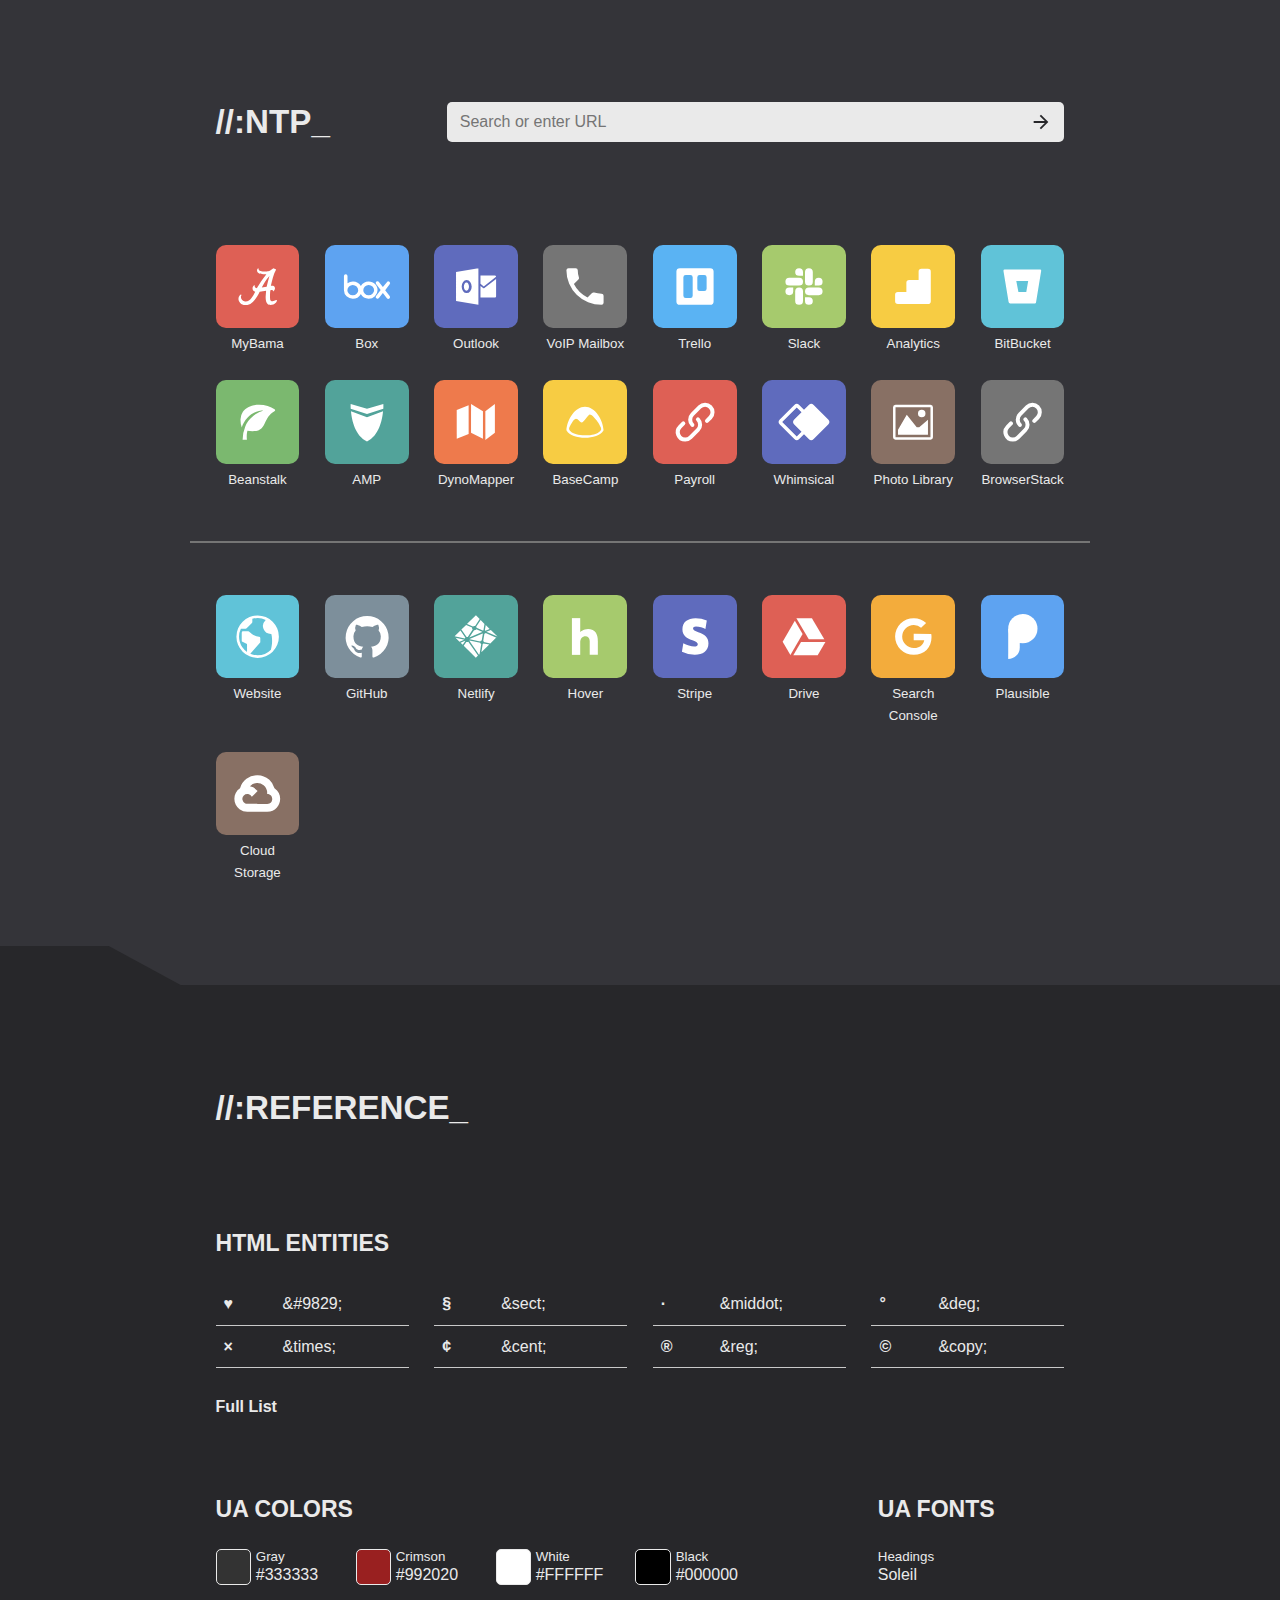
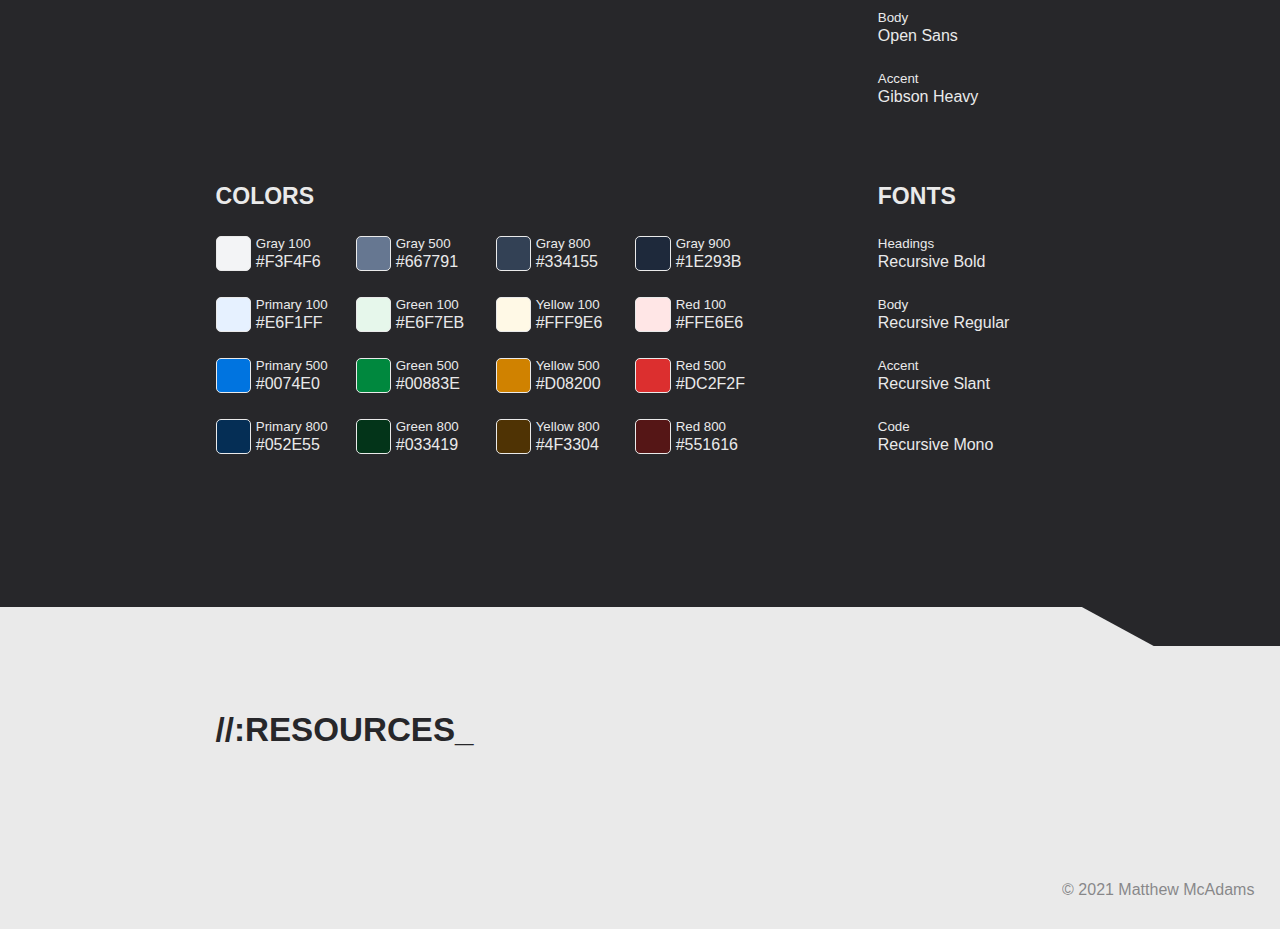
==== commit 0bf793f2: "Use browser bookmark API instead of json data" ====
--- a/index.html
+++ b/index.html
@@ -5,7 +5,6 @@
   <meta charset="utf-8">
   <meta http-equiv="X-UA-Compatible" content="IE=edge">
   <title>New Tab</title>
-  <meta name="description" content="A simple, modern CSS boilerplate">
   <meta name="viewport" content="width=device-width, initial-scale=1">
   <link rel="stylesheet" href="assets/index.css">
 
@@ -35,6 +34,10 @@
       --ui-white: #EAEAEA;
     }
 
+    ::selection {
+      color: var(--ui-black);
+    }
+
     body {
       background: var(--ui-white);
       color: var(--ui-black);
@@ -245,7 +248,7 @@
       <h1>NTP</h1>
       <form id="searchForm">
         <input type="search" id="search" placeholder="Search or enter URL">
-        <button onclick="searchRedirect()">
+        <button id="searchSubmit">
           <span class="sr-only">Search</span>
           <img src="assets/images/arrow.svg"alt="">
         </button>
@@ -546,64 +549,5 @@
       <p>&copy; 2021 Matthew McAdams</p>
     </footer>
   </main>
-
-  <script>
-    function renderResourceLists(data) {
-      data.forEach(list => {
-        let parent = document.querySelector("#Resources .container");
-        let container = document.createElement("div");
-        let title = document.createElement("h3");
-        let ul = document.createElement("ul");
-
-        parent.appendChild(container);
-        container.appendChild(title);
-        container.appendChild(ul);
-
-        title.innerHTML = list.title;
-
-        list.items.forEach(item => {
-          let li = document.createElement("li");
-          let a = document.createElement("a");
-          let text = document.createTextNode(item.title);
-          a.setAttribute("href", item.link);
-          a.appendChild(text);
-          li.appendChild(a);
-          ul.appendChild(li);
-        })
-      });
-    }
-
-    fetch("assets/resources.json")
-        .then(response => response.json())
-        .then(json => renderResourceLists(json));
-
-
-    document.getElementById("searchForm").addEventListener('submit', handleForm);
-    function handleForm(event) { event.preventDefault(); }
-
-    var scheme = "https://";
-
-    function searchRedirect() {
-        let value = document.getElementById("search").value;
-
-        if (value.startsWith("https://") | value.startsWith("http://")) {
-          window.location.href = value;
-        }
-        else if (
-          value.includes(".com") |
-          value.includes(".org") |
-          value.includes(".edu") |
-          value.includes(".net") |
-          value.includes(".gov") |
-          value.includes(".io") |
-          value.includes(".dev") |
-          value.includes(".us")
-        ) {
-          window.location.href = scheme + value;
-        }
-        else {
-          window.location.href = "https://duckduckgo.com/?q=" + value;
-        }
-      }
-  </script>
+  <script src="assets/ntp.js"></script>
 </body>
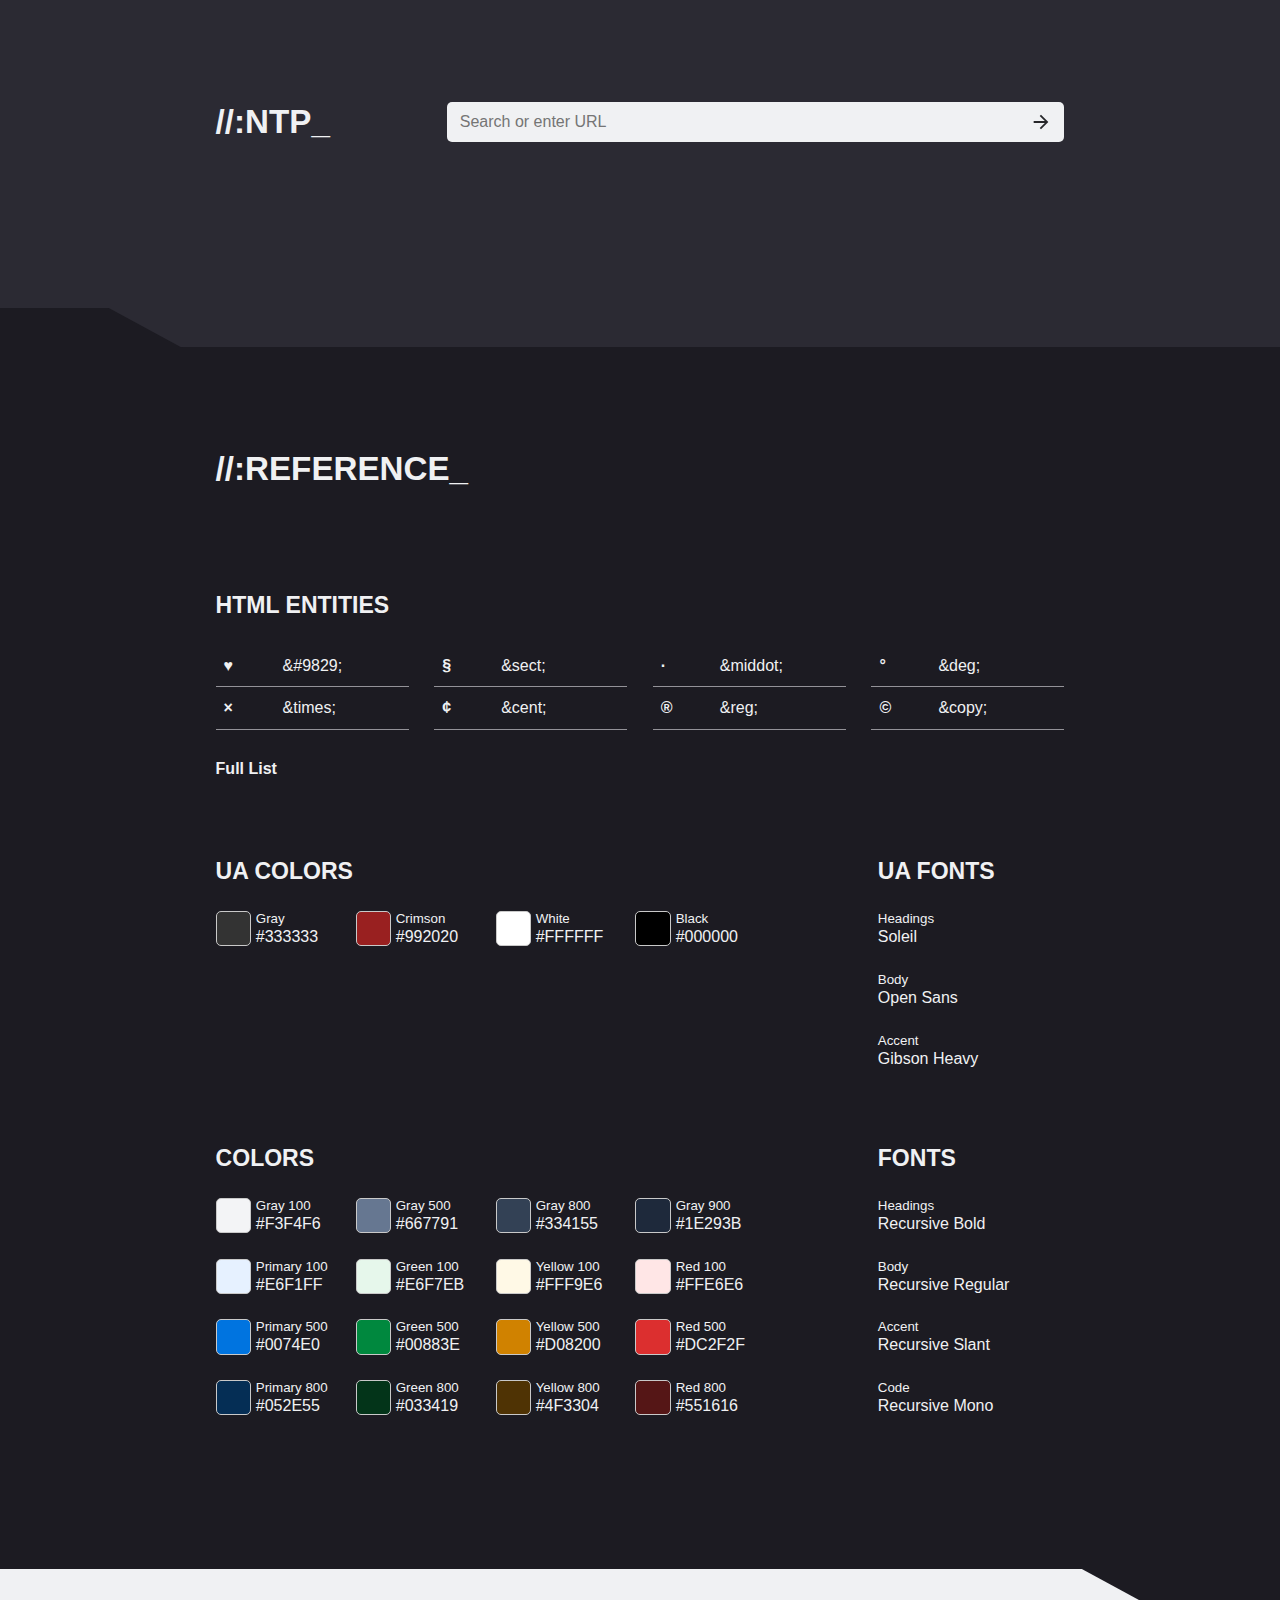
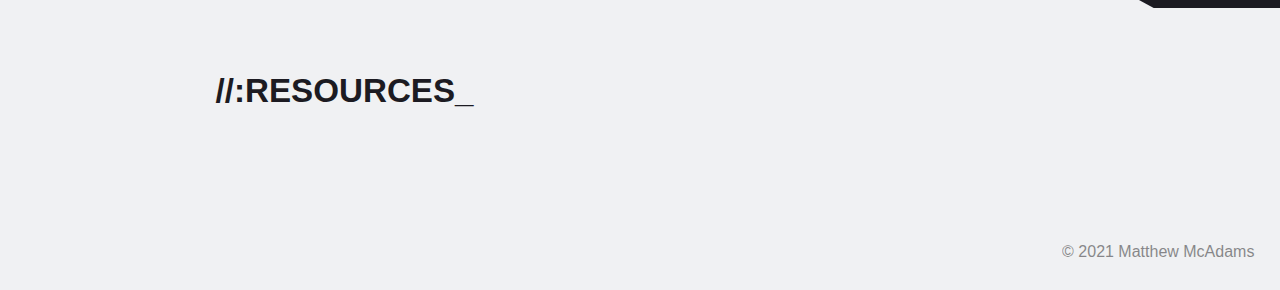
==== commit 671ffe71: "Update all the things" ====
--- a/index.html
+++ b/index.html
@@ -7,240 +7,7 @@
   <title>New Tab</title>
   <meta name="viewport" content="width=device-width, initial-scale=1">
   <link rel="stylesheet" href="assets/index.css">
-
-  <style>
-    :root {
-      --red: #DE6055;
-      --pink: #DA527B;
-      --purple: #9F4FB9;
-      --deep-purple: #795ABF;
-      --indego: #5F6BBD;
-      --blue: #5EA3F1;
-      --light-blue: #5AB3F3;
-      --cyan: #60C3D8;
-      --teal: #52A39A;
-      --green: #7BB86F;
-      --light-green: #A6CA6D;
-      --lime: #D7E065;
-      --yellow: #F7CC43;
-      --orange: #F3AC3C;
-      --deep-orange: #EE7A4C;
-      --brown: #887064;
-      --gray: #757575;
-      --slate: #7D8F9B;
-      --ui-black: #27272A;
-      --ui-dark-gray: #343439;
-      --ui-light-gray: #C9C9C9;
-      --ui-white: #EAEAEA;
-    }
-
-    ::selection {
-      color: var(--ui-black);
-    }
-
-    body {
-      background: var(--ui-white);
-      color: var(--ui-black);
-    }
-
-    h1, h2 {
-      text-transform: uppercase;
-      font-weight: bold;
-      font-size: var(--ms-4);
-    }
-    h2 { margin-bottom: var(--section-space); }
-    h2:first-child { margin-top: 0; }
-    h3 {
-      text-transform: uppercase;
-      font-weight: bold;
-      font-size: var(--ms-2);
-    }
-    h1::before, h2::before { content: "//:"; }
-    h1::after, h2::after { content: "_"; }
-    button img { margin: 0; }
-
-
-
-    header {
-      padding-top: var(--section-space);
-      background: var(--ui-dark-gray);
-      color: var(--ui-white);
-    }
-    header > div {
-      display: grid;
-      grid-template-columns: 2fr 6fr;
-      grid-gap: var(--space);
-    }
-    header h1 { margin: 0; }
-    header form { display: flex; }
-    header input {
-      border: none;
-      border-top-left-radius: 5px;
-      border-bottom-left-radius: 5px;
-      background: var(--ui-white);
-      color: var(--ui-black);
-      margin: 0;
-    }
-    header button {
-      background: var(--ui-white);
-      border: none;
-      border-top-right-radius: 5px;
-      border-bottom-right-radius: 5px;
-      color: var(--ui-black);
-      margin: 0;
-    }
-
-
-
-    #NTP {
-      background: var(--ui-dark-gray);
-      color: var(--ui-white);
-      padding: var(--section-space) 0;
-    }
-
-    .ntp-links {
-      --color: var(--gray);
-      display: grid;
-      grid-template-columns: repeat(auto-fit, minmax(80px, 1fr));
-      grid-gap: var(--space);
-    }
-    .ntp-links + .ntp-links {
-      border-top: 2px solid var(--gray);
-      padding-top: calc(var(--section-space) / 2);
-      margin-top: calc(var(--section-space) / 2);
-    }
-    .ntp-links li img {
-      background: var(--color);
-      border-radius: 10px;
-      margin: 0;
-    }
-    .ntp-links li p {
-      margin: 0;
-      text-align: center;
-      font-size: var(--ms--1);
-      margin-top: 5px;
-    }
-    .ntp-links li a {
-      color: inherit;
-      font-weight: normal;
-    }
-    .ntp-links li a:hover { text-decoration: none; }
-    .ntp-links li a:hover img { transform: scale(1.05); }
-
-
-
-    #Reference {
-      background: var(--ui-black);
-      color: var(--ui-white);
-      padding: var(--section-space);
-      position: relative;
-    }
-    #Reference dl {
-      display: grid;
-      grid-template-columns: repeat(auto-fit, minmax(150px, 1fr));
-      grid-column-gap: var(--space);
-    }
-    #Reference dl div {
-      display: grid;
-      grid-template-columns: 1fr 2fr;
-      padding: 0.5rem;
-      border-bottom: 1px solid var(--ui-light-gray);
-    }
-    #Reference dt,
-    #Reference dd {
-      margin: 0;
-      padding: 0;
-    }
-    #Reference a { color: inherit; }
-    #Reference a:hover { text-decoration-color: inherit; }
-    #Reference::after {
-      content: "";
-      background-image: url("data:image/svg+xml,%3Csvg xmlns='http://www.w3.org/2000/svg' width='370.451' height='60.58' viewBox='0 0 370.451 60.58'%3E%3Cpath id='Path_28' data-name='Path 28' d='M0,0H370.451V60.58H111.626Z' fill='%2327272a'/%3E%3C/svg%3E");
-      position: absolute;
-      bottom: -39px;
-      right: 0;
-      height: 40px;
-      width: 200px;
-    }
-    #Reference::before {
-      content: "";
-      background-image: url("data:image/svg+xml,%3Csvg xmlns='http://www.w3.org/2000/svg' width='370.451' height='60.58' viewBox='0 0 370.451 60.58'%3E%3Cpath id='Path_28' data-name='Path 28' d='M370.451,60.58H0V0H258.825Z' fill='%2327272a'/%3E%3C/svg%3E%0A");
-      position: absolute;
-      top: -39px;
-      left: -150px;
-      height: 40px;
-      width: 350px;
-    }
-    #Reference .design-toolkit {
-      display: grid;
-      grid-template-columns: 3fr 1fr;
-      grid-gap: var(--section-space);
-    }
-    .design-toolkit .color-swatch .swatch {
-      height: 2.2rem;
-      width: 2.2rem;
-      border: 1px solid var(--ui-white);
-      background: var(--color);
-      border-radius: 5px;
-    }
-    .design-toolkit .colors {
-      display: grid;
-      grid-template-columns: repeat(auto-fit, minmax(120px, 1fr));
-    }
-    .design-toolkit .color-swatch {
-      display: grid;
-      grid-template-columns: 2.2rem 1fr;
-      grid-gap: 5px;
-    }
-    .design-toolkit .color-swatch p,
-    .design-toolkit .font-group {
-      line-height: 1.2;
-    }
-    .design-toolkit .color-swatch strong,
-    .design-toolkit .font-group strong {
-      display: block;
-      font-weight: normal;
-      font-size: var(--ms--1);
-      margin: 0;
-    }
-
-
-
-    #Resources ul, ol, li {
-      margin: 0;
-      padding: 0;
-      list-style: none;
-    }
-    #Resources ul {
-      display: grid;
-      grid-template-columns: repeat(auto-fit, minmax(150px, 1fr));
-      grid-column-gap: var(--space);
-    }
-    #Resources a {
-      color: inherit;
-      font-weight: normal;
-      display: block;
-      padding: 0.5rem;
-      border-bottom: 1px solid var(--ui-light-gray);
-      margin-bottom: 1px;
-    }
-    #Resources a:hover {
-      text-decoration: none;
-      border-bottom: 2px solid var(--blue);
-      margin-bottom: 0;
-    }
-
-
-
-    footer p {
-      text-align: right;
-      margin: 0;
-      padding: var(--space);
-      opacity: 0.5;
-    }
-  </style>
-
-
+  <link rel="stylesheet" href="assets/app.css">
 </head>
 <body>
   <header>
@@ -259,136 +26,6 @@
   <main>
 
     <section id="NTP">
-      <ul class="ntp-links container">
-        <li style="--color: var(--red)">
-          <a href="https://mybama.ua.edu/">
-          <img src="assets/images/ua.svg" alt="">
-          <p>MyBama</p></a>
-        </li>
-        <li style="--color: var(--blue)">
-          <a href="https://alabama.app.box.com/">
-          <img src="assets/images/box.svg" alt="">
-          <p>Box</p></a>
-        </li>
-        <li style="--color: var(--indego)">
-          <a href="https://outlook.office365.com/mail/inbox">
-          <img src="assets/images/outlook.svg" alt="">
-          <p>Outlook</p></a>
-        </li>
-        <li style="--color: var(--gray)">
-          <a href="https://cuc01.ua.edu/inbox/">
-          <img src="assets/images/phone.svg" alt="">
-          <p>VoIP Mailbox</p></a>
-        </li>
-        <li style="--color: var(--light-blue)">
-          <a href="https://trello.com/b/C8xKHDW7/ops">
-          <img src="assets/images/trello.svg" alt="">
-          <p>Trello</p></a>
-        </li>
-        <li style="--color: var(--light-green)">
-          <a href="https://app.slack.com/client/T03CPUJKH/D01BJC9KEQ1">
-          <img src="assets/images/slack.svg" alt="">
-          <p>Slack</p></a>
-        </li>
-        <li style="--color: var(--yellow)">
-          <a href="https://analytics.google.com/analytics/web/#/report-home/a850379w1463618p1464686">
-          <img src="assets/images/analytics.svg" alt="">
-          <p>Analytics</p></a>
-        </li>
-        <li style="--color: var(--cyan)">
-          <a href="https://bitbucket.org/uaweb/">
-          <img src="assets/images/bitbucket.svg" alt="">
-          <p>BitBucket</p></a>
-        </li>
-        <li style="--color: var(--green)">
-          <a href="https://ua.beanstalkapp.com/">
-          <img src="assets/images/leaf.svg" alt="">
-          <p>Beanstalk</p></a>
-        </li>
-        <li style="--color: var(--teal)">
-          <a href="https://ua.levelaccess.net/login.php">
-          <img src="assets/images/shield.svg" alt="">
-          <p>AMP</p></a>
-        </li>
-        <li style="--color: var(--deep-orange)">
-          <a href="https://app.dynomapper.com/user">
-          <img src="assets/images/map.svg" alt="">
-          <p>DynoMapper</p></a>
-        </li>
-        <li style="--color: var(--yellow)">
-          <a href="https://3.basecamp.com/3736336/projects">
-          <img src="assets/images/basecamp.svg" alt="">
-          <p>BaseCamp</p></a>
-        </li>
-        <li style="--color: var(--red)">
-          <a href="https://hr.ua.edu/payroll/payroll-schedules">
-          <img src="assets/images/link.svg" alt="">
-          <p>Payroll</p></a>
-        </li>
-        <li style="--color: var(--indego)">
-          <a href="https://whimsical.com/">
-          <img src="assets/images/whimsical.svg" alt="">
-          <p>Whimsical</p></a>
-        </li>
-        <li style="--color: var(--brown)">
-          <a href="https://uaphotos.photoshelter.com/sso-login">
-          <img src="assets/images/image.svg" alt="">
-          <p>Photo Library</p></a>
-        </li>
-        <li style="--color: var(--gray)">
-          <a href="https://live.browserstack.com/dashboard">
-          <img src="assets/images/link.svg" alt="">
-          <p>BrowserStack</p></a>
-        </li>
-      </ul>
-
-      <ul class="ntp-links container">
-        <li style="--color: var(--cyan)">
-          <a href="https://mattmcadams.com">
-          <img src="assets/images/website.svg" alt="">
-          <p>Website</p></a>
-        </li>
-        <li style="--color: var(--slate)">
-          <a href="https://github.com/MattMcAdams/website">
-          <img src="assets/images/github.svg" alt="">
-          <p>GitHub</p></a>
-        </li>
-        <li style="--color: var(--teal)">
-          <a href="https://app.netlify.com/teams/mattmcadams/overview">
-          <img src="assets/images/netlify.svg" alt="">
-          <p>Netlify</p></a>
-        </li>
-        <li style="--color: var(--light-green)">
-          <a href="https://www.hover.com/control_panel">
-          <img src="assets/images/hover.svg" alt="">
-          <p>Hover</p></a>
-        </li>
-        <li style="--color: var(--indego)">
-          <a href="https://dashboard.stripe.com/">
-          <img src="assets/images/stripe.svg" alt="">
-          <p>Stripe</p></a>
-        </li>
-        <li style="--color: var(--red)">
-          <a href="https://drive.google.com/drive/u/0/my-drive">
-          <img src="assets/images/drive.svg" alt="">
-          <p>Drive</p></a>
-        </li>
-        <li style="--color: var(--orange)">
-          <a href="https://search.google.com/u/1/search-console?resource_id=sc-domain%3Amattmcadams.com">
-          <img src="assets/images/google.svg" alt="">
-          <p>Search Console</p></a>
-        </li>
-        <li style="--color: var(--blue)">
-          <a href="https://plausible.io/mattmcadams.com">
-          <img src="assets/images/plausible.svg" alt="">
-          <p>Plausible</p></a>
-        </li>
-        <li style="--color: var(--brown)">
-          <a href="https://console.cloud.google.com/storage/browser/mattmcadams.com">
-          <img src="assets/images/gcloud.svg" alt="">
-          <p>Cloud Storage</p></a>
-        </li>
-      </ul>
     </section>
 
     <section id="Reference">
--- a/assets/index.css
+++ b/assets/index.css
@@ -17,39 +17,34 @@
 
   /* Colors */
   --color-gray-100: #F0F1F3;
-  --color-gray-500: #707682;
-  --color-gray-900: #2D2F34;
+  --color-gray-200: #C9C9C9;
+  --color-gray-500: #939298;
+  --color-gray-800: #2b2a33;
+  --color-gray-900: #1c1b22;
   /* https://hihayk.github.io/scale/#4/4/60/90/0/0/50/-10/707682/112/118/130/white */
-  --color-red-100: #FFE6E6;
-  --color-red-500: #DC2F2F;
-  --color-red-900: #551616;
-  /* https://hihayk.github.io/scale/#4/4/60/90/0/0/50/-10/DC2F2F/220/47/47/white */
-  --color-yellow-100: #FFF9E6;
-  --color-yellow-500: #D08200;
-  --color-yellow-900: #4F3304;
-  /* https://hihayk.github.io/scale/#4/4/60/90/0/-10/50/-10/D08200/208/130/0/white */
-  --color-green-100: #E6F7EB;
-  --color-green-500: #00883E;
-  --color-green-900: #033419;
-  /* https://hihayk.github.io/scale/#4/4/60/90/0/0/50/-10/00883E/0/136/62/white */
   --color-primary-100: #E6F1FF;
   --color-primary-500: #0074E0;
   --color-primary-900: #052E55;
   /* https://hihayk.github.io/scale/#4/4/60/90/0/0/50/-10/0074E0/0/116/224/white */
 
-  /* Semantic Colors */
-  --page-bg-color: white;
-  --element-bg-color: var(--color-gray-100);
-  --text-color: var(--color-gray-900);
-  --light-text-color: var(--color-gray-500);
-  --heading-color: var(--text-color);
-  --highlight-color: var(--color-primary-100);
-  --primary-alt: var(--color-primary-900);
-
-  --nav-color: var(--color-primary-500);
-  --button-color: var(--nav-color);
-
-  --accent-color: var(--color-primary-500);
+  --red: #DE6055;
+  --pink: #DA527B;
+  --purple: #9F4FB9;
+  --deep-purple: #795ABF;
+  --indego: #5F6BBD;
+  --blue: #5EA3F1;
+  --light-blue: #5AB3F3;
+  --cyan: #60C3D8;
+  --teal: #52A39A;
+  --green: #7BB86F;
+  --light-green: #A6CA6D;
+  --lime: #D7E065;
+  --yellow: #F7CC43;
+  --orange: #F3AC3C;
+  --deep-orange: #EE7A4C;
+  --brown: #887064;
+  --gray: #757575;
+  --slate: #7D8F9B;
 
   /* Spacing */
   --space: 1.6rem; /* Should equal body line-height */
@@ -199,6 +194,7 @@
 
 ::selection {
   background-color: var(--color-primary-100);
+  color: var(--color-gray-900);
 }
 
 /** -----------------------------------------------------------------
@@ -209,9 +205,10 @@
 
 body {
   font-family: var(--font-body);
-  color: var(--text-color);
+  color: var(--color-gray-900);
   line-height: 1.6;
   font-size: var(--ms-0);
+  background: var(--color-gray-100);
 }
 
 /* Set font and flow margin to headings, and heading-like elements.
@@ -229,7 +226,6 @@
 h1, h2, h3, h4, h5, h6,
 .txt-h1, .txt-h2, .txt-h3, .txt-h4, .txt-h5, .txt-h6 {
   margin-top: calc(var(--flow-space) * 2);
-  /* color: var(--heading-color); */
   line-height: 1.2;
 }
 
@@ -256,10 +252,25 @@
 
 /* Heading typography */
 
-h1, .txt-h1 { font-size: var(--ms-5); margin-top: 0;}
-h2, .txt-h2 { font-size: var(--ms-4); }
-h3, .txt-h3 { font-size: var(--ms-3); }
-h4, .txt-h4 { font-size: var(--ms-2); }
+h1, h2 {
+  text-transform: uppercase;
+  font-weight: bold;
+  font-size: var(--ms-4);
+}
+
+h2 { margin-bottom: var(--section-space); }
+h2:first-child { margin-top: 0; }
+
+h3 {
+  text-transform: uppercase;
+  font-weight: bold;
+  font-size: var(--ms-2);
+}
+
+h1::before, h2::before { content: "//:"; }
+h1::after, h2::after { content: "_"; }
+
+h4, .txt-h4 { font-size: var(--ms-1); }
 h5, .txt-h5 { font-size: var(--ms-1); }
 h6, .txt-h6, label, th, legend { font-size: var(--ms-0); font-weight: bold; }
 
@@ -311,15 +322,11 @@
 s::after { content: " [end of stricken text] "; }
 
 del {
-  background: var(--color-red-100);
   text-decoration: line-through;
-  padding: 0.1em 0.3em;
 }
 
 ins {
-  background: var(--color-green-100);
   text-decoration: none;
-  padding: 0.1em 0.3em;
 }
 
 /* See https://developer.mozilla.org/en-US/docs/Web/HTML/Element/s */
@@ -329,7 +336,7 @@
 /* Mark styles - see https://developer.mozilla.org/en-US/docs/Web/HTML/Element/mark */
 
 mark {
-  background: var(--color-yellow-100);
+  background: var(--color-primary-100);
   padding: 0.1em 0.3em;
 }
 
@@ -374,24 +381,6 @@
   text-decoration-color: var(--color-primary-500);
   text-decoration-thickness: 2px;
 }
-
-/*
-OPTIONAL STYLES
-Add an icon for links that go to a PDF and/or links that open in a new tab
-*/
-
-/* a:not([class])[target="_blank"]::after,
-a:not([class])[data-link-type="external"] {
-  content: ' \e91f';
-  font-size: 90%;
-}
-
-a:not([class])[href$='.pdf']::after,
-a:not([class])[data-link-type='document']::after {
-  content: '\e91d';
-  font-size: 90%;
-  padding-left: 0.1em;
-} */
 
 /* END !SECTION LINKS */
 /** -----------------------------------------------------------------
@@ -522,77 +511,7 @@
   border-radius: 900px;
   margin-bottom: var(--flow-space);
 }
-
-/* Setup media wrappers */
-
-.aspect-ratio,
-.video-wrapper,
-.embed-container {
-  width: 100%;
-  padding-top: calc(100%/(var(--aspect-ratio)));
-  position: relative;
-}
-
-/* Define aspect ratios */
-
-.video-wrapper,
-.embed-container,
-.sixteen-by-nine { --aspect-ratio: 16/9; }
-.one-by-one { --aspect-ratio: 1/1; }
-.three-by-two { --aspect-ratio: 3/2; }
-.four-by-three { --aspect-ratio: 3/2; }
-.eight-by-five { --aspect-ratio: 8/5; }
-
-/* Position inner elements in media wrappers */
-
-.embed-container > iframe,
-.embed-container > embed,
-.embed-container > object,
-.video-wrapper > iframe,
-.video-wrapper > embed,
-.video-wrapper > object
-.aspect-ratio > iframe,
-.aspect-ratio > embed,
-.aspect-ratio > object,
-.aspect-ratio > img {
-  position: absolute;
-  top: 0; right: 0; bottom: 0; left: 0;
-  height: 100%;
-  width: 100%;
-}
-
-/* Allow img to crop to avoid being stretched */
-
-.aspect-ratio > img {
-  object-fit: cover;
-}
-
-/* Wrapper to allow horizontal overflow,
- * Useful for tables and other wide content */
-
-.overflow-x,
-.table-wrapper {
-  overflow-x: auto;
-}
-
 /* END !SECTION MEDIA */
-/** -----------------------------------------------------------------
-  * SECTION RULES
------------------------------------------------------------------- */
-
-hr {
-  border: none;
-  border-bottom: 0.5px solid var(--light-text-color);
-  width: 100%;
-  margin-bottom: var(--flow-space);
-}
-
-hr.spacer {
-  border: none;
-  margin: calc(var(--flow-space) * 2) 0;
-}
-
-/* END !SECTION MISC */
 /** -----------------------------------------------------------------
   * SECTION TABLES
 ------------------------------------------------------------------ */
@@ -614,11 +533,11 @@
 }
 
 tr {
-  border-bottom: 0.5px solid var(--light-text-color);
+  border-bottom: 0.5px solid var(--color-gray-500);
 }
 
 tr:hover {
-  background-color: var(--element-bg-color);
+  background-color: var(--color-gray-200);
 }
 
 /* END !SECTION TABLES */
@@ -632,7 +551,7 @@
 }
 
 code, samp {
-  background-color: var(--element-bg-color);
+  background-color: var(--color-gray-200);
 }
 
 var {
@@ -641,7 +560,7 @@
 }
 
 kbd {
-  background-color: var(--text-color);
+  background-color: var(--color-gray-900);
   color: white;
   border-radius: 5px;
 }
@@ -658,55 +577,6 @@
 }
 
 /* END !SECTION CODE */
-/** -----------------------------------------------------------------
-  * SECTION DETAILS
------------------------------------------------------------------- */
-
-/* Display:block removes Firefox's marker
- * ::webkit-details-marker removed Chrome & Safair's marker */
-
-details {
-  display: block;
-  position: relative;
-  margin-bottom: var(--flow-space);
-}
-
-summary::-webkit-details-marker {
-  display: none;
-}
-
-summary {
-  display: block;
-  cursor: pointer;
-  padding-left: 1.5em;
-  font-weight: bold;
-}
-
-summary::before {
-  position: absolute;
-  will-change: transform;
-  transition: transform 300ms ease;
-  font-size: 1em;
-  content: "▸";
-  left: 0;
-  display: inline-block;
-  text-align: center;
-  width: 1em;
-}
-
-summary:focus::before {
-  color: var(--color-primary-500);
-}
-
-details[open] > summary::before {
-  transform: rotate(90deg);
-}
-
-details .details-content {
-  padding-left: 1.5em;
-}
-
-/* END !SECTION DETAILS */
 /* END !SECTION CORE */
 /** -----------------------------------------------------------------
   * SECTION FORMS
@@ -757,7 +627,7 @@
   box-sizing: border-box;
 
   padding: calc(var(--space) / 4) calc(var(--space) / 2);
-  border: 1px solid var(--light-text-color);
+  border: 1px solid var(--color-gray-500);
   margin: 0;
   margin-bottom: var(--flow-space);
 }
@@ -782,151 +652,6 @@
 datalist:active {
   outline-offset: 1px;
 }
-
-/** -----------------------------------------------------------------
-  * SECTION RADIO & CHECKBOX
------------------------------------------------------------------- */
-
-@supports (appearance: none) or (-moz-appearance: none) or (-webkit-appearance: none)  {
-  input[type="checkbox"],
-  input[type="radio"] {
-    -webkit-appearance: none;
-    -moz-appearance: none;
-    appearance: none;
-    position: relative;
-    display: inline-block;
-    top: -0.1em;
-    width: 1em;
-    height: 1em;
-    padding: 0;
-    margin: 0;
-    vertical-align: middle;
-    transition: box-shadow 0.1s ease;
-  }
-
-  input[type="checkbox"]:checked,
-  input[type="radio"]:checked {
-    box-shadow: inset 0 0 0 .25em var(--color-primary-500);
-    border-color: var(--color-primary-500);
-  }
-
-  input[type="radio"] {
-    border-radius: 50%;
-  }
-}
-
-/* END !SECTION RADIO & CHECKBOX */
-/** -----------------------------------------------------------------
-  * SECTION NUMBER, SELECT, SEARCH
------------------------------------------------------------------- */
-
-/* Remove increment/decrement buttons from number fields */
-input[type="number"]::-webkit-inner-spin-button,
-input[type="number"]::-webkit-outer-spin-button {
-  appearance: none;
-}
-input[type="number"] {
-  -moz-appearance: textfield;
-}
-
-/* Hide the default arrow icon and implement a custom one */
-select {
-  -webkit-appearance: none;
-  -moz-appearance: none;
-  appearance: none; /* hides the native UI */
-
-  padding-right: calc(var(--space) * 2); /* prevents input text from running into background image */
-
-  background-image: url('data:image/svg+xml;utf8,<svg xmlns="http://www.w3.org/2000/svg" viewBox="0 0 8 8" fill="none" stroke="black"><path d="M7.5 3L4 6 .5 3"/></svg>');
-  background-size: 0.7em;
-  background-repeat: no-repeat;
-  background-position: right calc(var(--space) / 2) center;
-}
-
-/* Remove the chrome cancel button */
-input[type="search"]::-webkit-search-cancel-button {
-  display: none;
-}
-
-/* END !SECTION NUMBER, SELECT, SEARCH */
-/** -----------------------------------------------------------------
-  * SECTION PROGRESS
------------------------------------------------------------------- */
-
-/* Normalize progress bar */
-progress[value] {
-  border: 0;
-  background-color: var(--element-bg-color);
-  -webkit-appearance: none;
-  display: block;
-  width: 100%;
-  margin-bottom: var(--flow-space);
-}
-
-progress[value]::-webkit-progress-bar {
-  background-color: var(--element-bg-color);
-}
-
-progress[value]::-webkit-progress-value {
-  background: var(--color-primary-500);
-}
-progress[value]::-moz-progress-bar {
-  background: var(--color-primary-500);
-}
-
-/* indeterminate styles
- * progress:not([value]) {} */
-
-/* END !SECTION PROGRESS */
-/** -----------------------------------------------------------------
-  * SECTION RANGE
------------------------------------------------------------------- */
-
-input[type="range"],
-input[type="range"]::-webkit-slider-thumb {
-  -webkit-appearance: none;
-  font-size: 1rem;
-  padding: 0;
-  border: none;
-}
-
-input[type="range"]:focus,
-input[type="range"]:active {
-  outline: none;
-  --color-gray-500: var(--color-primary-500);
-}
-
-/* Track Styles */
-input[type="range"]::-webkit-slider-runnable-track {
-  border: none;
-  height: 5px;
-  border-radius: 0;
-  background-color: var(--element-bg-color);
-}
-input[type="range"]::-moz-range-track {
-  height: 5px;
-  border: none;
-  border-radius: 0;
-  background-color: var(--element-bg-color);
-}
-
-/* Thumb Styles */
-input[type="range"]::-webkit-slider-thumb {
-  margin-top: -0.5rem;
-  width: 1.2rem;
-  height: 1.2rem;
-  border: 2px solid var(--page-bg-color);
-  border-radius: 1000rem;
-  background: var(--color-gray-500);
-}
-input[type="range"]::-moz-range-thumb {
-  border: 2px solid var(--page-bg-color);
-  border-radius: 1000rem;
-  font-size: 1.2rem;
-  background: var(--color-gray-500);
-}
-
-/* END !SECTION RANGE */
 /* END !SECTION FORMS */
 /** -----------------------------------------------------------------
   * SECTION BUTTONS
@@ -960,6 +685,14 @@
   margin-bottom: var(--space);
 }
 
+.button img,
+button img,
+input[type="submit"] img,
+input[type="reset"] img,
+input[type="button"] img {
+  margin: 0;
+}
+
 .button:hover,
 button:hover,
 input[type="submit"]:hover,
@@ -988,9 +721,9 @@
 input[type="submit"][disabled],
 input[type="reset"][disabled],
 input[type="button"][disabled] {
-  background-color: var(--element-bg-color);
+  background-color: var(--color-gray-200);
   color: var(--color-gray-500);
-  border-color: var(--element-bg-color);
+  border-color: var(--color-gray-200);
 }
 
 /* END !SECTION BUTTONS */
@@ -1013,222 +746,6 @@
 .container-wide {
   max-width: calc(var(--content-width) + var(--gutter) + var(--sidebar-width) + var(--section-space))
 }
-
-/** -----------------------------------------------------------------
-  * SECTION FLOW SPACING
-  * Use flow spacing in flow areas, provide a fallback for browsers
-  * that don't support css variables
------------------------------------------------------------------- */
-
-/* .flow > * + * {
-  margin-top: 1.5rem;
-  margin-top: var(--flow-space);
-}
-
-.flow > * + h1,
-.flow > * + h2,
-.flow > * + h3,
-.flow > * + h4,
-.flow > * + h5,
-.flow > * + h6,
-.flow > * + .txt-h1,
-.flow > * + .txt-h2,
-.flow > * + .txt-h3,
-.flow > * + .txt-h4,
-.flow > * + .txt-h5,
-.flow > * + .txt-h6 {
-  margin-top: 1.5rem;
-  margin-top: calc(var(--flow-space) * 2);
-}
-
-.flow > h1 + h2,
-.flow > h2 + h3,
-.flow > h3 + h4,
-.flow > h4 + h5,
-.flow > h5 + h6,
-.flow > .txt-h1 + .txt-h2,
-.flow > .txt-h2 + .txt-h3,
-.flow > .txt-h3 + .txt-h4,
-.flow > .txt-h4 + .txt-h5,
-.flow > .txt-h5 + .txt-h6 {
-  margin-top: 1.5rem;
-  margin-top: calc(var(--flow-space) * 0.5);
-} */
-
-/* END !SECTION FLOW SPACING */
-/** -----------------------------------------------------------------
-  * SECTION LEVEL
------------------------------------------------------------------- */
-
-/* Level
- * Creates a bar with content vertically aligned on both sides
- * Good for split navigation bars etc. */
-
-.level {
-  display: flex;
-  flex-wrap: wrap;
-  justify-content: space-between;
-  margin: calc(var(--space) / -2);
-}
-
-/* The first level item will be aligned to the left of the level
- * the second will be aligned to the right.
- * You can add more items, they will be evenly spaced,
- * though 2 is recommended */
-
-.level_item {
-  align-self: center;
-  display: block;
-  padding: calc(var(--space) / 2);
-}
-
-/* END !SECTION LEVEL */
-/** -----------------------------------------------------------------
-  * SECTION GRID
------------------------------------------------------------------- */
-
-/* Super simple grid
- * min-width should be just under the pixel value in minmax * 2
- * This helps avoid grid blowout on screens smaller than the
- * preferred min-width of a grid item. */
-
-@media ( min-width: 400px ) {
-  .grid {
-    --grid-gap: var(--space);
-    display: grid;
-    grid-template-columns: repeat(auto-fit, minmax(250px, 1fr));
-    grid-gap: var(--grid-gap);
-  }
-}
-
-@media ( orientation: portrait ) and ( min-width: 400px ) {
-  .grid-portrait {
-    --grid-gap: var(--space);
-    display: grid;
-    grid-template-columns: repeat(auto-fit, minmax(250px, 1fr));
-    grid-gap: var(--grid-gap);
-  }
-}
-
-@media ( orientation: landscape ) and (min-width: 400px ) {
-  .grid-landscape {
-    --grid-gap: var(--space);
-    display: grid;
-    grid-template-columns: repeat(auto-fit, minmax(250px, 1fr));
-    grid-gap: var(--grid-gap);
-  }
-}
-
-/* END !SECTION GRID */
-/** -----------------------------------------------------------------
-  * SECTION PAGE SCAFFOLDING
-  <template>
-    <div id="app">
-
-      <header id="top-header">
-        <div class="container"></div>
-      </header>
-
-      IF SIDEBAR
-      <div id="main" class="has-sidebar">
-        <div class="sidebar"></div>
-        <main class="content"></main>
-      </div>
-
-      IF NO SIDEBAR
-      <main id="main" class="container">
-      </main>
-
-      <footer id="footer">
-        <div class="container"></div>
-      </footer>
-
-    </div>
-  </template>
------------------------------------------------------------------- */
-
-/* Setup page container
- * This, and the next three style declarations help fix an
- * issue so that the page will never be shorter than the
- * screen is tall. This ensures the footer will always
- * be at the bottom of the page. */
-
-#app {
-  min-height: 100vh;
-  display: flex;
-  flex-direction: column;
-  max-width: 100vw;
-}
-
-/* Stick the top header to the top of the screen
- * Good place to put a level with some navigation */
-
-#top-header {
-  position: absolute;
-  z-index: 1000;
-  width: 100%;
-}
-
-/* The main content will absorb any free vertical space,
- * pushing the footer neatly to the bottom.
- *
- * Extra space is given above and below the main area between the
- * header and footer (or the top and bottom of the page when such
- * elements don't exist) */
-
-#main {
-  width: 100%;
-  flex: 1 0 auto;
-  align-self: center;
-  padding-top: calc(var(--space) * 5);
-  padding-bottom: calc(var(--space) * 5);
-}
-
-/* Ensure footer does not shrink */
-
-#footer { flex-shrink: 0; }
-
-
-
-/* SIDEBAR LAYOUT */
-
-/* Container of content & sidebar
- * Max width equals the combined width of the sidebar, content,
- * and the space between them.
- *
- * Setup grid layout. Display sidebar under the content by default
- * This mostly matters for mobile.
- * Add space between content and sidebar */
-
-.has-sidebar {
-  max-width: calc(var(--content-width) + var(--section-space) + var(--sidebar-width));
-  padding: 0 var(--gutter);
-  margin: 0 auto;
-
-  display: grid;
-  grid-template-areas: "content" "sidebar";
-  grid-gap: var(--section-space);
-}
-
-
-/* Assign sidebar to the sidebar area,
- * Assign content to the content area */
-
-.has-sidebar > .sidebar { grid-area: sidebar; }
-.has-sidebar > .content { grid-area: content; }
-
-/* On landscape, adjust layout for two columns,
- * Arange areas so that the sidebar is on the left side of content.
- * minmax prevents content from being larger than screen width */
-
-@media ( orientation: landscape ) {
-  .has-sidebar {
-    grid-template-columns: var(--sidebar-width) minmax(1px, 1fr);
-    grid-template-areas: "sidebar content"
-  }
-}
-
-/* END !SECTION PAGE SCAFFOLDING */
 /* END !SECTION LAYOUT */
 /** -----------------------------------------------------------------
   * SECTION ACCORDION
@@ -1241,7 +758,7 @@
   cursor: pointer;
   padding: calc(var(--space)/2);
   padding-left: calc(var(--space) + 1em);
-  background: var(--element-bg-color);
+  background: var(--color-gray-200);
   /*border-radius: 5px;*/
 }
 
@@ -1257,32 +774,7 @@
 details.accordion .details-content {
   padding: calc(var(--space) / 2);
   padding-left: calc(var(--space) + 1rem);
-  border: 2px solid var(--element-bg-color);
+  border: 2px solid var(--color-gray-200);
   /*border-bottom-right-radius: 5px;
   border-bottom-left-radius: 5px;*/
 }
-
-/* END !SECTION ACCORDION */
-/* Clearfix if you still need that sort of thing */
-
-.clearfix:after {
-  content: "";
-  display: table;
-  clear: both;
-}
-
-/* Utility to make any element cover the area of it's parent.
- * You will have to give the parent { position: relative; } though */
-
-.cover {
-  position: absolute;
-  top: 0; right: 0; bottom: 0; left: 0;
-  object-fit: cover;
-}
-
-/* Center utility */
-
-.center {
-  display: grid;
-  place-items: center;
-}
--- a/assets/app.css
+++ b/assets/app.css
@@ -0,0 +1,191 @@
+header {
+  padding-top: var(--section-space);
+  background: var(--color-gray-800);
+  color: var(--color-gray-100);
+}
+header > div {
+  display: grid;
+  grid-gap: var(--space);
+}
+@media (min-width: 420px) {
+  header > div {
+    grid-template-columns: 2fr 6fr;
+  }
+}
+header h1 { margin: 0; }
+header form { display: flex; }
+header input {
+  border: none;
+  border-top-left-radius: 5px;
+  border-bottom-left-radius: 5px;
+  background: var(--color-gray-100);
+  margin: 0;
+}
+header button {
+  background: var(--color-gray-100);
+  border: none;
+  border-top-right-radius: 5px;
+  border-bottom-right-radius: 5px;
+  margin: 0;
+}
+header button:hover {
+  background: var(--color-gray-100);
+}
+
+
+
+#NTP {
+  background: var(--color-gray-800);
+  color: var(--color-gray-100);
+  padding: var(--section-space) 0;
+}
+
+.ntp-links {
+  --color: var(--gray);
+  display: grid;
+  grid-template-columns: repeat(auto-fit, minmax(80px, 1fr));
+  grid-gap: var(--space);
+}
+.ntp-links + .ntp-links {
+  border-top: 2px solid var(--color-gray-500);
+  padding-top: calc(var(--section-space) / 2);
+  margin-top: calc(var(--section-space) / 2);
+}
+.ntp-links li img {
+  background: var(--color);
+  border-radius: 10px;
+  margin: 0;
+}
+.ntp-links li p {
+  margin: 0;
+  text-align: center;
+  font-size: var(--ms--1);
+  margin-top: 5px;
+}
+.ntp-links li a {
+  color: inherit;
+  font-weight: normal;
+}
+.ntp-links li a:hover { text-decoration: none; }
+.ntp-links li a:hover img { transform: scale(1.05); }
+
+
+
+#Reference {
+  background: var(--color-gray-900);
+  color: var(--color-gray-100);
+  padding: var(--section-space) 0;
+  position: relative;
+}
+#Reference dl {
+  display: grid;
+  grid-template-columns: repeat(auto-fit, minmax(150px, 1fr));
+  grid-column-gap: var(--space);
+}
+#Reference dl div {
+  display: grid;
+  grid-template-columns: 1fr 2fr;
+  padding: 0.5rem;
+  border-bottom: 1px solid var(--color-gray-500);
+}
+#Reference dt,
+#Reference dd {
+  margin: 0;
+  padding: 0;
+}
+#Reference a { color: inherit; }
+#Reference a:hover { text-decoration-color: inherit; }
+#Reference::after {
+  content: "";
+  background-image: url("data:image/svg+xml,%3Csvg xmlns='http://www.w3.org/2000/svg' width='370.451' height='60.58' viewBox='0 0 370.451 60.58'%3E%3Cpath id='Path_28' data-name='Path 28' d='M0,0H370.451V60.58H111.626Z' fill='%231c1b22'/%3E%3C/svg%3E");
+  position: absolute;
+  bottom: -39px;
+  right: 0;
+  height: 40px;
+  width: 200px;
+}
+#Reference::before {
+  content: "";
+  background-image: url("data:image/svg+xml,%3Csvg xmlns='http://www.w3.org/2000/svg' width='370.451' height='60.58' viewBox='0 0 370.451 60.58'%3E%3Cpath id='Path_28' data-name='Path 28' d='M370.451,60.58H0V0H258.825Z' fill='%231c1b22'/%3E%3C/svg%3E%0A");
+  position: absolute;
+  top: -39px;
+  left: -150px;
+  height: 40px;
+  width: 350px;
+}
+#Reference .design-toolkit {
+  display: grid;
+}
+@media (min-width: 500px) {
+  #Reference .design-toolkit {
+    grid-template-columns: 3fr 1fr;
+    grid-gap: var(--space);
+  }
+}
+@media (min-width: 800px) {
+  #Reference .design-toolkit {
+    grid-gap: var(--section-space);
+  }
+}
+.design-toolkit .color-swatch .swatch {
+  height: 2.2rem;
+  width: 2.2rem;
+  border: 1px solid var(--color-gray-200);
+  background: var(--color);
+  border-radius: 5px;
+}
+.design-toolkit .colors {
+  display: grid;
+  grid-template-columns: repeat(auto-fit, minmax(120px, 1fr));
+}
+.design-toolkit .color-swatch {
+  display: grid;
+  grid-template-columns: 2.2rem 1fr;
+  grid-gap: 5px;
+}
+.design-toolkit .color-swatch p,
+.design-toolkit .font-group {
+  line-height: 1.2;
+}
+.design-toolkit .color-swatch strong,
+.design-toolkit .font-group strong {
+  display: block;
+  font-weight: normal;
+  font-size: var(--ms--1);
+  margin: 0;
+}
+
+
+
+#Resources ul, ol, li {
+  margin: 0;
+  padding: 0;
+  list-style: none;
+}
+#Resources ul {
+  display: grid;
+  grid-template-columns: repeat(auto-fit, minmax(150px, 1fr));
+  grid-column-gap: var(--space);
+}
+#Resources a {
+  color: inherit;
+  font-weight: normal;
+  display: block;
+  padding: 0.5rem;
+  border-bottom: 1px solid var(--color-gray-200);
+  margin-bottom: 1px;
+}
+#Resources a:hover {
+  text-decoration: none;
+  border-bottom: 2px solid var(--color-primary-500);
+  margin-bottom: 0;
+}
+
+
+
+footer p {
+  text-align: right;
+  margin: 0;
+  padding: var(--space);
+  opacity: 0.5;
+}
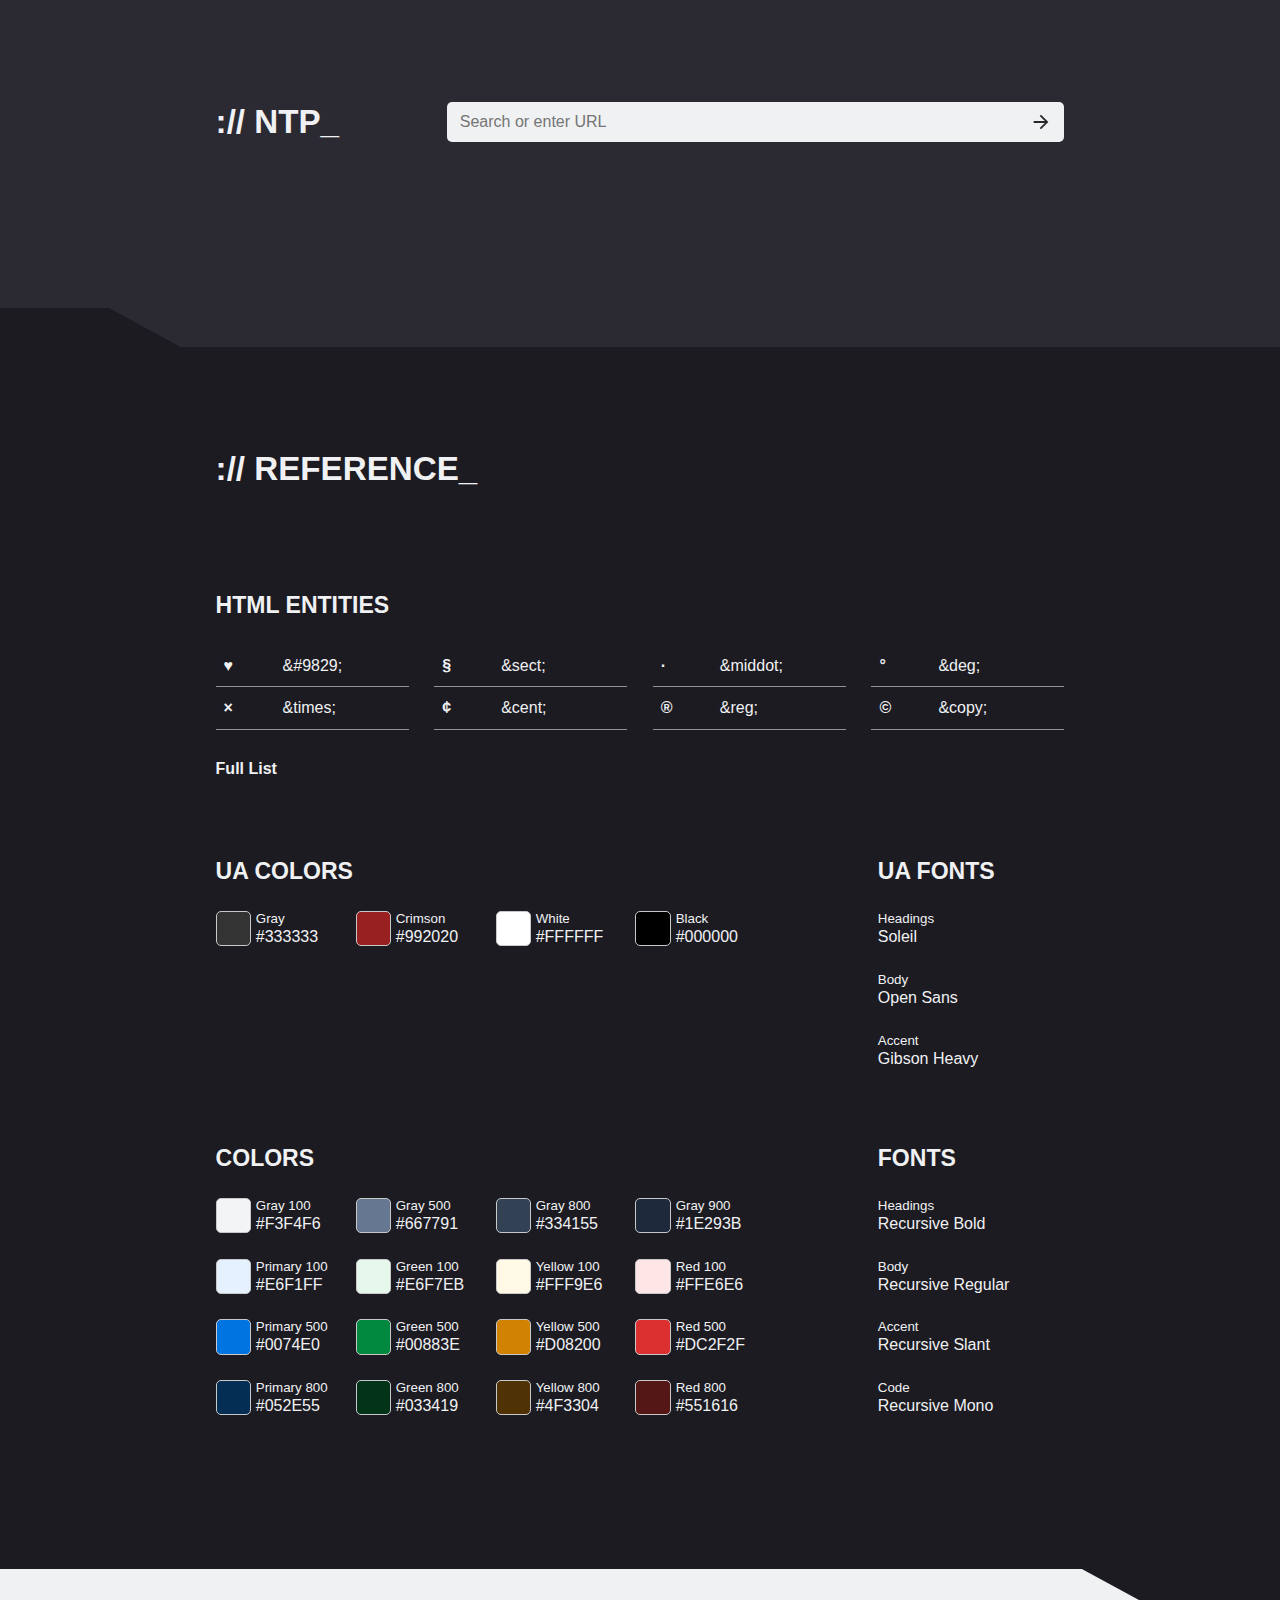
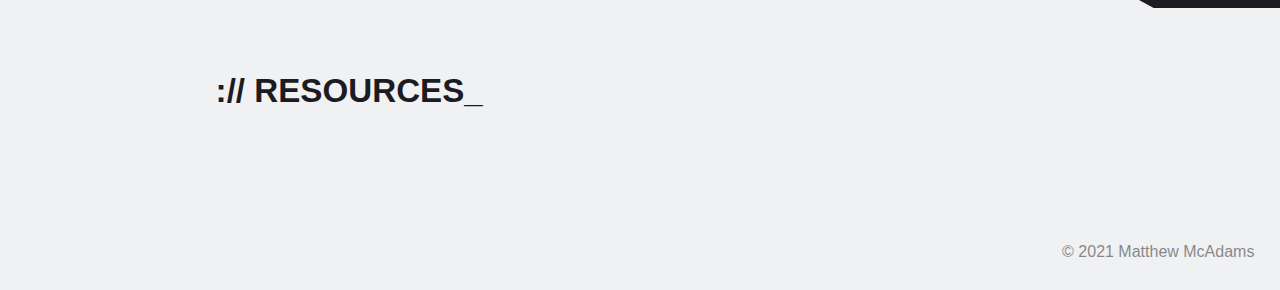
==== commit da2d43d9: "Cleanup" ====
--- a/index.html
+++ b/index.html
@@ -24,7 +24,6 @@
   </header>
 
   <main>
-
     <section id="NTP">
     </section>
 
--- a/assets/index.css
+++ b/assets/index.css
@@ -192,10 +192,10 @@
   scroll-margin-bottom: var(--space);
 }
 
-::selection {
+/* ::selection {
   background-color: var(--color-primary-100);
   color: var(--color-gray-900);
-}
+} */
 
 /** -----------------------------------------------------------------
   * SECTION TYPOGRAPHY
@@ -267,7 +267,7 @@
   font-size: var(--ms-2);
 }
 
-h1::before, h2::before { content: "//:"; }
+h1::before, h2::before { content: ":// "; }
 h1::after, h2::after { content: "_"; }
 
 h4, .txt-h4 { font-size: var(--ms-1); }
@@ -293,52 +293,6 @@
 }
 sup { top: -0.5em; }
 sub { bottom: -0.25em; }
-
-/* del, ins, and s styles. Note that these are opinionated and may
- * need to be restyled to suit your use case. These pseudoelements
- * exist to announce the presence of these elements. Read more
- * https://developer.mozilla.org/en-US/docs/Web/HTML/Element/ins#accessibility_concerns */
-
-del::before,
-del::after,
-ins::before,
-ins::after,
-s::before,
-s::after {
-  clip-path: inset(100%);
-  clip: rect(1px, 1px, 1px, 1px);
-  height: 1px;
-  overflow: hidden;
-  position: absolute;
-  white-space: nowrap;
-  width: 1px;
-}
-
-del::before { content: " [deletion start] "; }
-del::after { content: " [deletion end] "; }
-ins::before { content: " [insertion start] "; }
-ins::after { content: " [insertion end] "; }
-s::before { content: " [start of stricken text] "; }
-s::after { content: " [end of stricken text] "; }
-
-del {
-  text-decoration: line-through;
-}
-
-ins {
-  text-decoration: none;
-}
-
-/* See https://developer.mozilla.org/en-US/docs/Web/HTML/Element/s */
-
-s { text-decoration: line-through; }
-
-/* Mark styles - see https://developer.mozilla.org/en-US/docs/Web/HTML/Element/mark */
-
-mark {
-  background: var(--color-primary-100);
-  padding: 0.1em 0.3em;
-}
 
 /* Basic styles for abbreviation. Only style differently when
  * a title is present. */
@@ -502,15 +456,6 @@
   font-style: italic;
 }
 
-/* Allow audio to sit correctly in content flow,
- * Adjust border radius to allow consistency across browsers */
-
-audio {
-  display: block;
-  max-width: 100%;
-  border-radius: 900px;
-  margin-bottom: var(--flow-space);
-}
 /* END !SECTION MEDIA */
 /** -----------------------------------------------------------------
   * SECTION TABLES
@@ -747,34 +692,3 @@
   max-width: calc(var(--content-width) + var(--gutter) + var(--sidebar-width) + var(--section-space))
 }
 /* END !SECTION LAYOUT */
-/** -----------------------------------------------------------------
-  * SECTION ACCORDION
-  * Border radius has been commented out to avoid being too
-  * opinionated, but left in so you can see how to implement it
------------------------------------------------------------------- */
-
-details.accordion summary {
-  display: block;
-  cursor: pointer;
-  padding: calc(var(--space)/2);
-  padding-left: calc(var(--space) + 1em);
-  background: var(--color-gray-200);
-  /*border-radius: 5px;*/
-}
-
-details.accordion summary::before {
-  left: calc(var(--space)/2);
-}
-
-/*details.accordion[open] > summary {
-  border-bottom-left-radius: 0;
-  border-bottom-right-radius: 0;
-}*/
-
-details.accordion .details-content {
-  padding: calc(var(--space) / 2);
-  padding-left: calc(var(--space) + 1rem);
-  border: 2px solid var(--color-gray-200);
-  /*border-bottom-right-radius: 5px;
-  border-bottom-left-radius: 5px;*/
-}
--- a/assets/app.css
+++ b/assets/app.css
@@ -1,3 +1,7 @@
+/** -----------------------------------------------------------------
+  * SECTION HEADER
+------------------------------------------------------------------ */
+
 header {
   padding-top: var(--section-space);
   background: var(--color-gray-800);
@@ -5,7 +9,7 @@
 }
 header > div {
   display: grid;
-  grid-gap: var(--space);
+  grid-gap: var(--gutter);
 }
 @media (min-width: 420px) {
   header > div {
@@ -32,7 +36,10 @@
   background: var(--color-gray-100);
 }
 
-
+/* END !SECTION HEADER */
+/** -----------------------------------------------------------------
+  * SECTION NTP
+------------------------------------------------------------------ */
 
 #NTP {
   background: var(--color-gray-800);
@@ -44,7 +51,7 @@
   --color: var(--gray);
   display: grid;
   grid-template-columns: repeat(auto-fit, minmax(80px, 1fr));
-  grid-gap: var(--space);
+  grid-gap: var(--gutter);
 }
 .ntp-links + .ntp-links {
   border-top: 2px solid var(--color-gray-500);
@@ -69,7 +76,10 @@
 .ntp-links li a:hover { text-decoration: none; }
 .ntp-links li a:hover img { transform: scale(1.05); }
 
-
+/* END !SECTION NTP */
+/** -----------------------------------------------------------------
+  * SECTION REFERENCE
+------------------------------------------------------------------ */
 
 #Reference {
   background: var(--color-gray-900);
@@ -80,7 +90,7 @@
 #Reference dl {
   display: grid;
   grid-template-columns: repeat(auto-fit, minmax(150px, 1fr));
-  grid-column-gap: var(--space);
+  grid-column-gap: var(--gutter);
 }
 #Reference dl div {
   display: grid;
@@ -119,7 +129,7 @@
 @media (min-width: 500px) {
   #Reference .design-toolkit {
     grid-template-columns: 3fr 1fr;
-    grid-gap: var(--space);
+    grid-gap: var(--gutter);
   }
 }
 @media (min-width: 800px) {
@@ -155,7 +165,10 @@
   margin: 0;
 }
 
-
+/* END !SECTION REFERENCE */
+/** -----------------------------------------------------------------
+  * SECTION RESOURCES
+------------------------------------------------------------------ */
 
 #Resources ul, ol, li {
   margin: 0;
@@ -165,7 +178,7 @@
 #Resources ul {
   display: grid;
   grid-template-columns: repeat(auto-fit, minmax(150px, 1fr));
-  grid-column-gap: var(--space);
+  grid-column-gap: var(--gutter);
 }
 #Resources a {
   color: inherit;
@@ -181,7 +194,10 @@
   margin-bottom: 0;
 }
 
-
+/* END !SECTION RESOURCES */
+/** -----------------------------------------------------------------
+  * SECTION FOOTER
+------------------------------------------------------------------ */
 
 footer p {
   text-align: right;
@@ -189,3 +205,5 @@
   padding: var(--space);
   opacity: 0.5;
 }
+
+/* END !SECTION FOOTER */
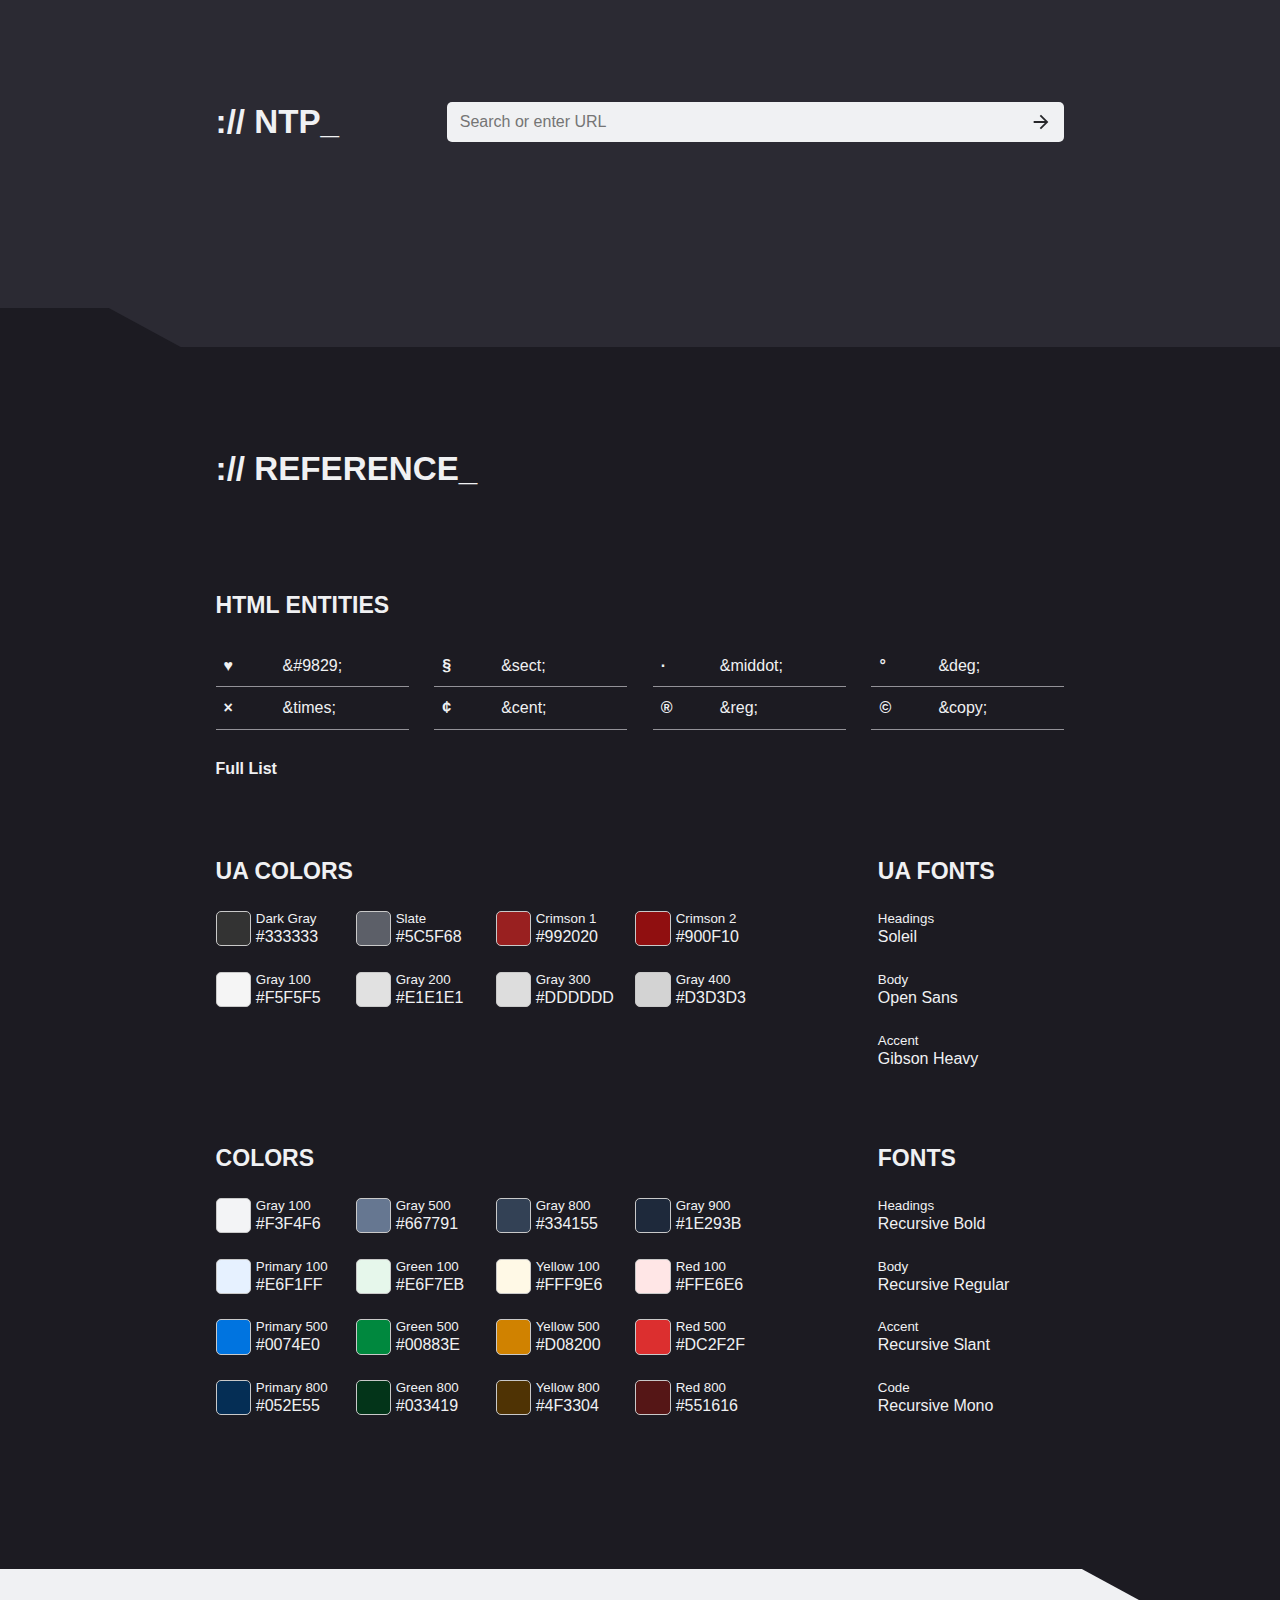
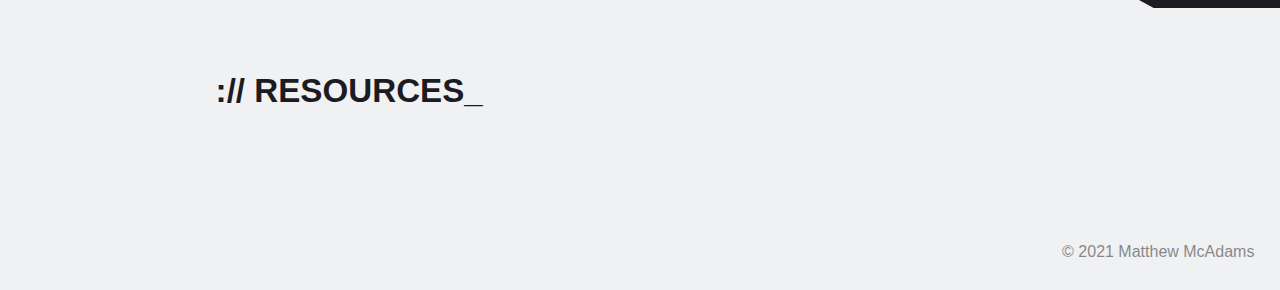
==== commit 579d73d6: "Update ua colors" ====
--- a/index.html
+++ b/index.html
@@ -49,19 +49,35 @@
             <ul class="colors">
               <li class="color-swatch">
                 <div class="swatch" style="--color: #333333;"></div>
-                <p class="label"><strong>Gray</strong>#333333</p>
+                <p class="label"><strong>Dark Gray</strong>#333333</p>
+              </li>
+              <li class="color-swatch">
+                <div class="swatch" style="--color: #5C5F68;"></div>
+                <p class="label"><strong>Slate</strong>#5C5F68</p>
               </li>
               <li class="color-swatch">
                 <div class="swatch" style="--color: #992020;"></div>
-                <p class="label"><strong>Crimson</strong>#992020</p>
-              </li>
-              <li class="color-swatch">
-                <div class="swatch" style="--color: #FFFFFF;"></div>
-                <p class="label"><strong>White</strong>#FFFFFF</p>
-              </li>
-              <li class="color-swatch">
-                <div class="swatch" style="--color: #000000;"></div>
-                <p class="label"><strong>Black</strong>#000000</p>
+                <p class="label"><strong>Crimson 1</strong>#992020</p>
+              </li>
+              <li class="color-swatch">
+                <div class="swatch" style="--color: #900F10;"></div>
+                <p class="label"><strong>Crimson 2</strong>#900F10</p>
+              </li>
+              <li class="color-swatch">
+                <div class="swatch" style="--color: #F5F5F5;"></div>
+                <p class="label"><strong>Gray 100</strong>#F5F5F5</p>
+              </li>
+              <li class="color-swatch">
+                <div class="swatch" style="--color: #E1E1E1;"></div>
+                <p class="label"><strong>Gray 200</strong>#E1E1E1</p>
+              </li>
+              <li class="color-swatch">
+                <div class="swatch" style="--color: #DDDDDD;"></div>
+                <p class="label"><strong>Gray 300</strong>#DDDDDD</p>
+              </li>
+              <li class="color-swatch">
+                <div class="swatch" style="--color: #D3D3D3;"></div>
+                <p class="label"><strong>Gray 400</strong>#D3D3D3</p>
               </li>
             </ul>
           </div>
--- a/assets/app.css
+++ b/assets/app.css
@@ -32,7 +32,8 @@
   border-bottom-right-radius: 5px;
   margin: 0;
 }
-header button:hover {
+header button:hover,
+header button:focus {
   background: var(--color-gray-100);
 }
 
@@ -73,8 +74,10 @@
   color: inherit;
   font-weight: normal;
 }
-.ntp-links li a:hover { text-decoration: none; }
-.ntp-links li a:hover img { transform: scale(1.05); }
+.ntp-links li a:hover,
+.ntp-links li a:focus { text-decoration: none; }
+.ntp-links li a:hover,
+.ntp-links li a:focus img { transform: scale(1.05); }
 
 /* END !SECTION NTP */
 /** -----------------------------------------------------------------
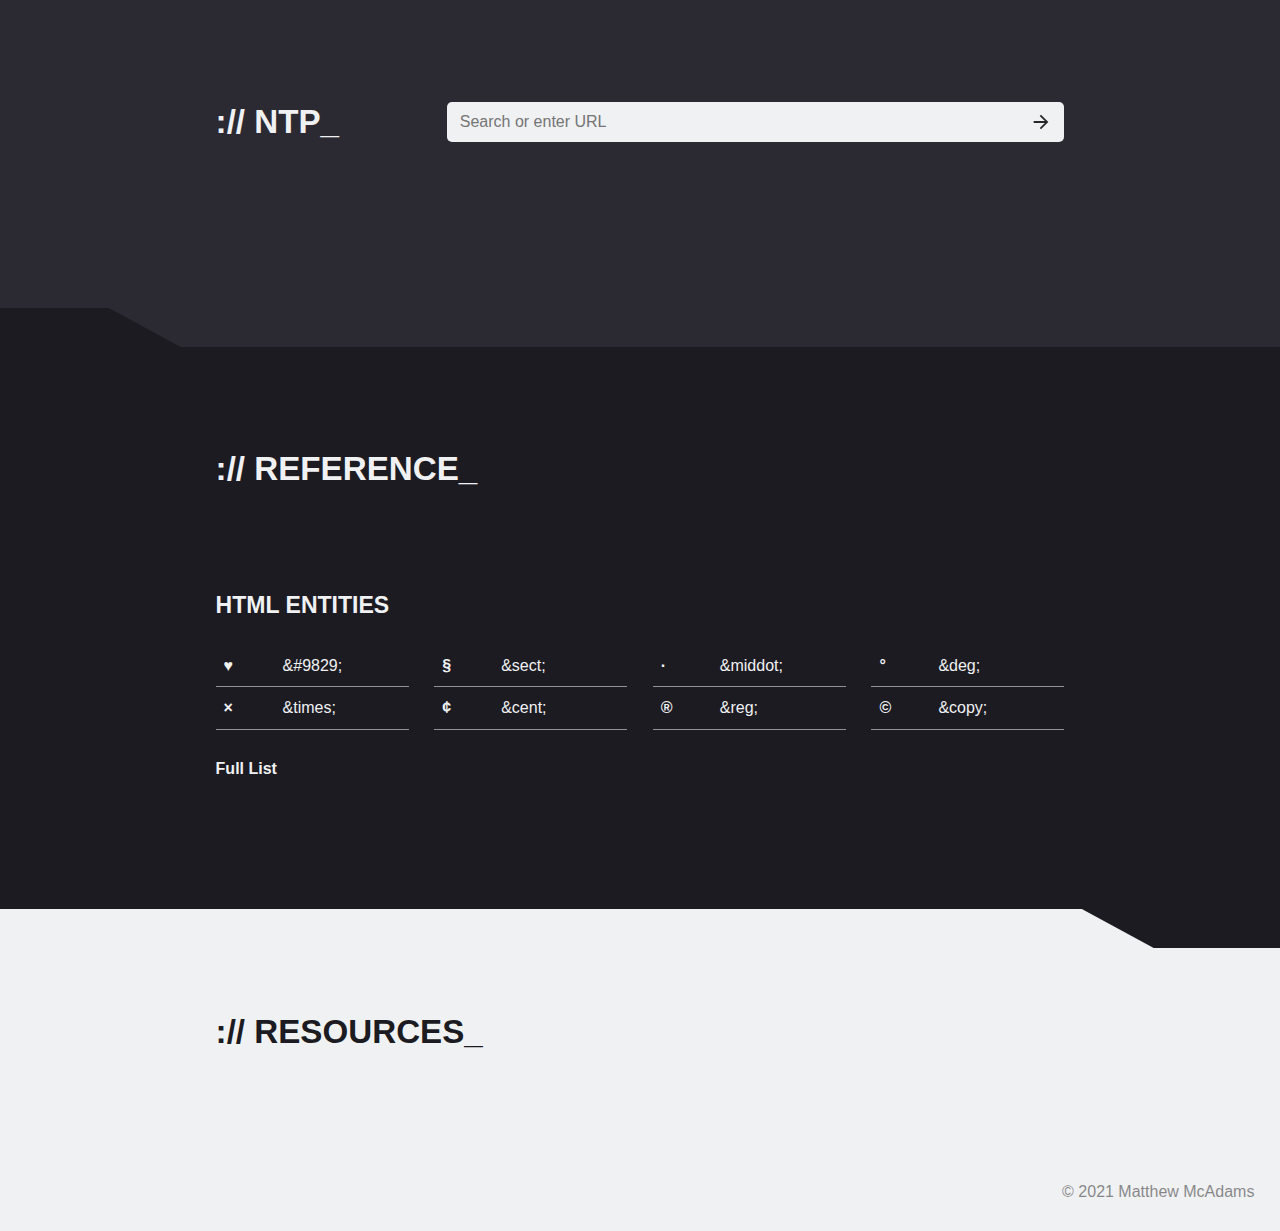
==== commit 56784d03: "Implement local storage for customization, Use fontawesome for icons" ====
--- a/index.html
+++ b/index.html
@@ -8,6 +8,7 @@
   <meta name="viewport" content="width=device-width, initial-scale=1">
   <link rel="stylesheet" href="assets/index.css">
   <link rel="stylesheet" href="assets/app.css">
+  <link rel="stylesheet" href="assets/fontawesome/css/all.css">
 </head>
 <body>
   <header>
@@ -25,6 +26,11 @@
 
   <main>
     <section id="NTP">
+      <!-- <div id="NTP-Intro-Text" class="container">
+        <p>This section is currently empty. You can add your most needed links to this section by bookmarking pages and adding them to the NTP Links folder. To do this, go to bookmarks > Manage Bookmarks. The right click on "Bookmarks Menu" and select "add folder". Name this new folder "NTP Links" and you're ready to start adding bookmarks to this area.</p>
+        <p>You can create sections of links in this area by adding sub folders inside the NTP Links folder. The names of these folders do not matter, but can be used in the bookmarks manager for organization.</p>
+        <p>You can customize the icon and color of the bookmarks that show up here by going into this extension's settings and adding a rule.</p>
+      </div> -->
     </section>
 
     <section id="Reference">
@@ -42,152 +48,6 @@
           <div><dt>&copy;</dt><dd>&amp;copy;</dd></div>
         </dl>
         <p><a href="https://dev.w3.org/html5/html-author/charref">Full List</a></p>
-
-        <div class="design-toolkit">
-          <div>
-            <h3>UA Colors</h3>
-            <ul class="colors">
-              <li class="color-swatch">
-                <div class="swatch" style="--color: #333333;"></div>
-                <p class="label"><strong>Dark Gray</strong>#333333</p>
-              </li>
-              <li class="color-swatch">
-                <div class="swatch" style="--color: #5C5F68;"></div>
-                <p class="label"><strong>Slate</strong>#5C5F68</p>
-              </li>
-              <li class="color-swatch">
-                <div class="swatch" style="--color: #992020;"></div>
-                <p class="label"><strong>Crimson 1</strong>#992020</p>
-              </li>
-              <li class="color-swatch">
-                <div class="swatch" style="--color: #900F10;"></div>
-                <p class="label"><strong>Crimson 2</strong>#900F10</p>
-              </li>
-              <li class="color-swatch">
-                <div class="swatch" style="--color: #F5F5F5;"></div>
-                <p class="label"><strong>Gray 100</strong>#F5F5F5</p>
-              </li>
-              <li class="color-swatch">
-                <div class="swatch" style="--color: #E1E1E1;"></div>
-                <p class="label"><strong>Gray 200</strong>#E1E1E1</p>
-              </li>
-              <li class="color-swatch">
-                <div class="swatch" style="--color: #DDDDDD;"></div>
-                <p class="label"><strong>Gray 300</strong>#DDDDDD</p>
-              </li>
-              <li class="color-swatch">
-                <div class="swatch" style="--color: #D3D3D3;"></div>
-                <p class="label"><strong>Gray 400</strong>#D3D3D3</p>
-              </li>
-            </ul>
-          </div>
-          <div>
-            <h3>UA Fonts</h3>
-            <p class="font-group">
-              <strong>Headings</strong>
-              Soleil
-            </p>
-            <p class="font-group">
-              <strong>Body</strong>
-              Open Sans
-            </p>
-            <p class="font-group">
-              <strong>Accent</strong>
-              Gibson Heavy
-            </p>
-          </div>
-        </div>
-
-        <div class="design-toolkit">
-          <div>
-            <h3>Colors</h3>
-            <ul class="colors">
-              <li class="color-swatch">
-                <div class="swatch" style="--color: #F3F4F6;"></div>
-                <p class="label"><strong>Gray 100</strong>#F3F4F6</p>
-              </li>
-              <li class="color-swatch">
-                <div class="swatch" style="--color: #667791;"></div>
-                <p class="label"><strong>Gray 500</strong>#667791</p>
-              </li>
-              <li class="color-swatch">
-                <div class="swatch" style="--color: #334155;"></div>
-                <p class="label"><strong>Gray 800</strong>#334155</p>
-              </li>
-              <li class="color-swatch">
-                <div class="swatch" style="--color: #1E293B;"></div>
-                <p class="label"><strong>Gray 900</strong>#1E293B</p>
-              </li>
-              <li class="color-swatch">
-                <div class="swatch" style="--color: #E6F1FF;"></div>
-                <p class="label"><strong>Primary 100</strong>#E6F1FF</p>
-              </li>
-              <li class="color-swatch">
-                <div class="swatch" style="--color: #E6F7EB;"></div>
-                <p class="label"><strong>Green 100</strong>#E6F7EB</p>
-              </li>
-              <li class="color-swatch">
-                <div class="swatch" style="--color: #FFF9E6;"></div>
-                <p class="label"><strong>Yellow 100</strong>#FFF9E6</p>
-              </li>
-              <li class="color-swatch">
-                <div class="swatch" style="--color: #FFE6E6;"></div>
-                <p class="label"><strong>Red 100</strong>#FFE6E6</p>
-              </li>
-              <li class="color-swatch">
-                <div class="swatch" style="--color: #0074E0;"></div>
-                <p class="label"><strong>Primary 500</strong>#0074E0</p>
-              </li>
-              <li class="color-swatch">
-                <div class="swatch" style="--color: #00883E;"></div>
-                <p class="label"><strong>Green 500</strong>#00883E</p>
-              </li>
-              <li class="color-swatch">
-                <div class="swatch" style="--color: #D08200;"></div>
-                <p class="label"><strong>Yellow 500</strong>#D08200</p>
-              </li>
-              <li class="color-swatch">
-                <div class="swatch" style="--color: #DC2F2F;"></div>
-                <p class="label"><strong>Red 500</strong>#DC2F2F</p>
-              </li>
-              <li class="color-swatch">
-                <div class="swatch" style="--color: #052E55;"></div>
-                <p class="label"><strong>Primary 800</strong>#052E55</p>
-              </li>
-              <li class="color-swatch">
-                <div class="swatch" style="--color: #033419;"></div>
-                <p class="label"><strong>Green 800</strong>#033419</p>
-              </li>
-              <li class="color-swatch">
-                <div class="swatch" style="--color: #4F3304;"></div>
-                <p class="label"><strong>Yellow 800</strong>#4F3304</p>
-              </li>
-              <li class="color-swatch">
-                <div class="swatch" style="--color: #551616;"></div>
-                <p class="label"><strong>Red 800</strong>#551616</p>
-              </li>
-            </ul>
-          </div>
-          <div>
-            <h3>Fonts</h3>
-            <p class="font-group">
-              <strong>Headings</strong>
-              Recursive Bold
-            </p>
-            <p class="font-group">
-              <strong>Body</strong>
-              Recursive Regular
-            </p>
-            <p class="font-group">
-              <strong>Accent</strong>
-              Recursive Slant
-            </p>
-            <p class="font-group">
-              <strong>Code</strong>
-              Recursive Mono
-            </p>
-          </div>
-        </div>
       </div>
     </section>
 
--- a/assets/app.css
+++ b/assets/app.css
@@ -59,10 +59,18 @@
   padding-top: calc(var(--section-space) / 2);
   margin-top: calc(var(--section-space) / 2);
 }
-.ntp-links li img {
+.ntp-links li img,
+.ntp-links li span {
   background: var(--color);
   border-radius: 10px;
   margin: 0;
+}
+.ntp-links li span {
+  font-size: 2em;
+  text-align: center;
+  display: block;
+  background: var(--color);
+  padding: 0.75em 0;
 }
 .ntp-links li p {
   margin: 0;
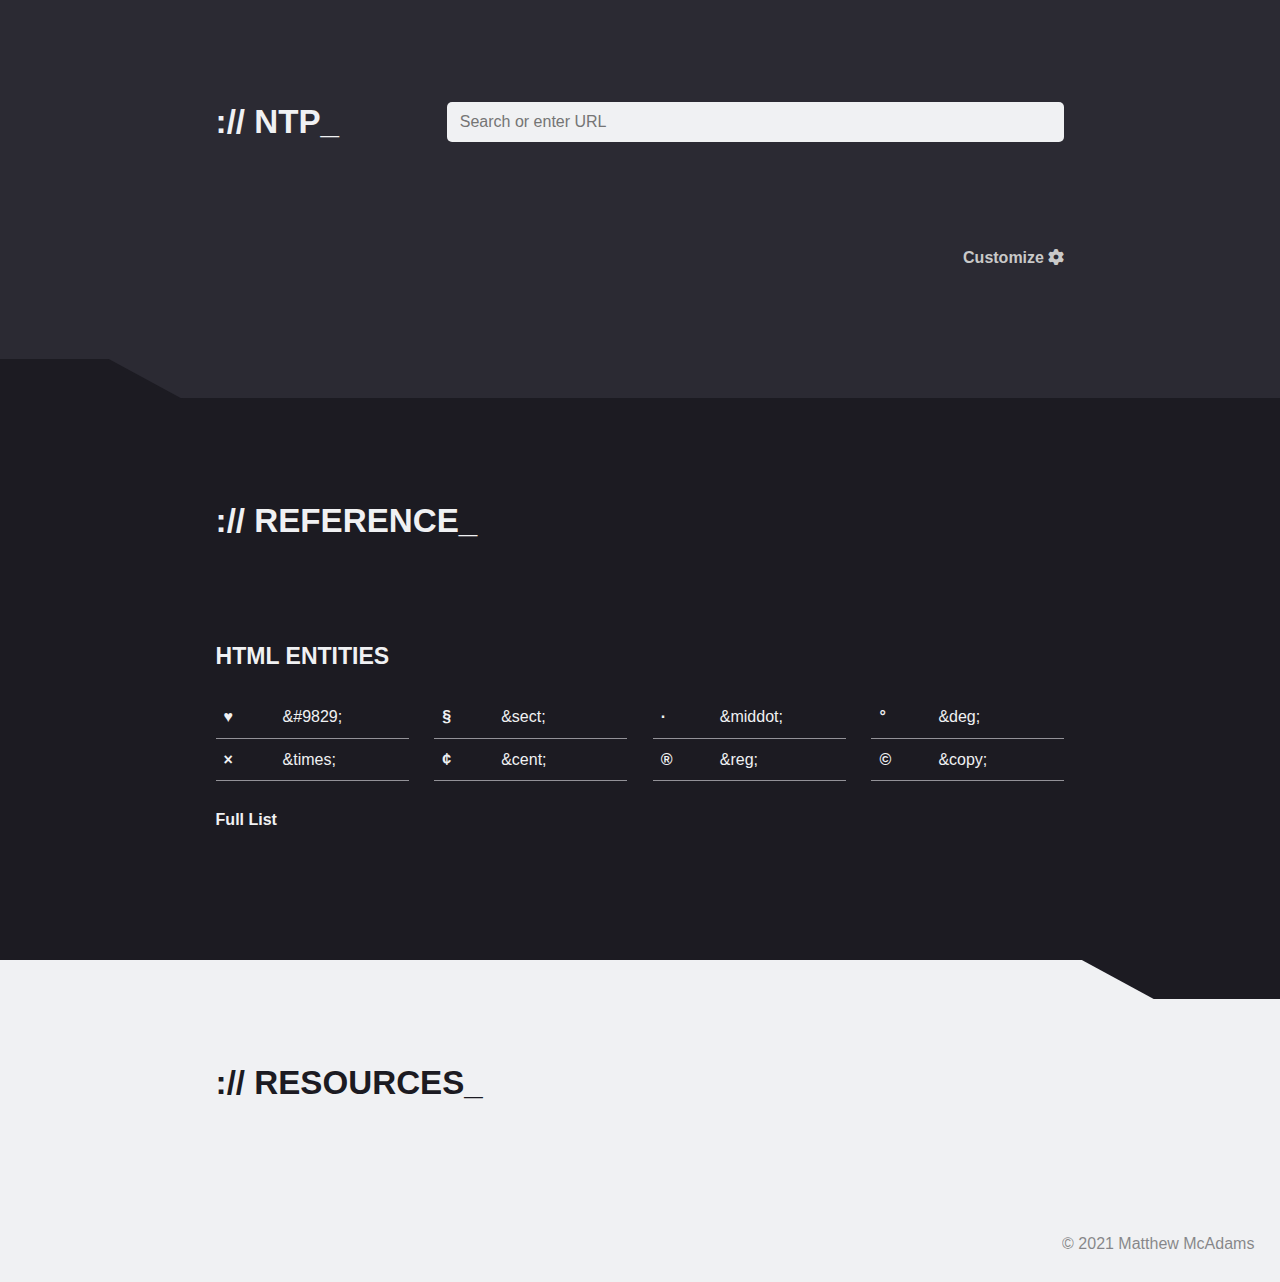
==== commit 121b7645: "Build out options page" ====
--- a/index.html
+++ b/index.html
@@ -31,6 +31,7 @@
         <p>You can create sections of links in this area by adding sub folders inside the NTP Links folder. The names of these folders do not matter, but can be used in the bookmarks manager for organization.</p>
         <p>You can customize the icon and color of the bookmarks that show up here by going into this extension's settings and adding a rule.</p>
       </div> -->
+      <div class="container"><p style="text-align: right;"><a href="options.html" style="color: var(--color-gray-200)">Customize <span class="fa-solid fa-gear"></span></a></p></div>
     </section>
 
     <section id="Reference">
--- a/assets/index.css
+++ b/assets/index.css
@@ -267,9 +267,6 @@
   font-size: var(--ms-2);
 }
 
-h1::before, h2::before { content: ":// "; }
-h1::after, h2::after { content: "_"; }
-
 h4, .txt-h4 { font-size: var(--ms-1); }
 h5, .txt-h5 { font-size: var(--ms-1); }
 h6, .txt-h6, label, th, legend { font-size: var(--ms-0); font-weight: bold; }
@@ -555,9 +552,9 @@
   background-color: var(--color-gray-100);
 }
 
-fieldset > :last-child {
+/* fieldset > :last-child {
   margin-bottom: 1rem;
-}
+} */
 
 legend {
   padding: 0 0.5em;
@@ -568,18 +565,24 @@
 .button, button, input, select, textarea, datalist {
   font-family: inherit;
   font-size: 100%;
-  line-height: inherit;
+  line-height: 1.6;
   box-sizing: border-box;
 
   padding: calc(var(--space) / 4) calc(var(--space) / 2);
   border: 1px solid var(--color-gray-500);
   margin: 0;
   margin-bottom: var(--flow-space);
+  background: transparent;
 }
 
 /* Normalize input width */
 .button, input, select, textarea, datalist {
   width: 100%;
+}
+
+/* Standardize select box sizing */
+select {
+  -webkit-appearance: menulist-button;
 }
 
 textarea {
--- a/assets/app.css
+++ b/assets/app.css
@@ -1,3 +1,5 @@
+h1::before, h2::before { content: ":// "; }
+h1::after, h2::after { content: "_"; }
 /** -----------------------------------------------------------------
   * SECTION HEADER
 ------------------------------------------------------------------ */
@@ -7,15 +9,18 @@
   background: var(--color-gray-800);
   color: var(--color-gray-100);
 }
+
 header > div {
   display: grid;
   grid-gap: var(--gutter);
 }
+
 @media (min-width: 420px) {
   header > div {
     grid-template-columns: 2fr 6fr;
   }
 }
+
 header h1 { margin: 0; }
 header form { display: flex; }
 header input {
@@ -25,6 +30,7 @@
   background: var(--color-gray-100);
   margin: 0;
 }
+
 header button {
   background: var(--color-gray-100);
   border: none;
@@ -32,6 +38,7 @@
   border-bottom-right-radius: 5px;
   margin: 0;
 }
+
 header button:hover,
 header button:focus {
   background: var(--color-gray-100);
@@ -54,17 +61,20 @@
   grid-template-columns: repeat(auto-fit, minmax(80px, 1fr));
   grid-gap: var(--gutter);
 }
+
 .ntp-links + .ntp-links {
   border-top: 2px solid var(--color-gray-500);
   padding-top: calc(var(--section-space) / 2);
   margin-top: calc(var(--section-space) / 2);
 }
+
 .ntp-links li img,
 .ntp-links li span {
   background: var(--color);
   border-radius: 10px;
   margin: 0;
 }
+
 .ntp-links li span {
   font-size: 2em;
   text-align: center;
@@ -72,20 +82,21 @@
   background: var(--color);
   padding: 0.75em 0;
 }
+
 .ntp-links li p {
   margin: 0;
   text-align: center;
   font-size: var(--ms--1);
   margin-top: 5px;
 }
+
 .ntp-links li a {
   color: inherit;
   font-weight: normal;
 }
+
 .ntp-links li a:hover,
 .ntp-links li a:focus { text-decoration: none; }
-.ntp-links li a:hover,
-.ntp-links li a:focus img { transform: scale(1.05); }
 
 /* END !SECTION NTP */
 /** -----------------------------------------------------------------
@@ -98,22 +109,26 @@
   padding: var(--section-space) 0;
   position: relative;
 }
+
 #Reference dl {
   display: grid;
   grid-template-columns: repeat(auto-fit, minmax(150px, 1fr));
   grid-column-gap: var(--gutter);
 }
+
 #Reference dl div {
   display: grid;
   grid-template-columns: 1fr 2fr;
   padding: 0.5rem;
   border-bottom: 1px solid var(--color-gray-500);
 }
+
 #Reference dt,
 #Reference dd {
   margin: 0;
   padding: 0;
 }
+
 #Reference a { color: inherit; }
 #Reference a:hover { text-decoration-color: inherit; }
 #Reference::after {
@@ -125,6 +140,7 @@
   height: 40px;
   width: 200px;
 }
+
 #Reference::before {
   content: "";
   background-image: url("data:image/svg+xml,%3Csvg xmlns='http://www.w3.org/2000/svg' width='370.451' height='60.58' viewBox='0 0 370.451 60.58'%3E%3Cpath id='Path_28' data-name='Path 28' d='M370.451,60.58H0V0H258.825Z' fill='%231c1b22'/%3E%3C/svg%3E%0A");
@@ -134,20 +150,24 @@
   height: 40px;
   width: 350px;
 }
+
 #Reference .design-toolkit {
   display: grid;
 }
+
 @media (min-width: 500px) {
   #Reference .design-toolkit {
     grid-template-columns: 3fr 1fr;
     grid-gap: var(--gutter);
   }
 }
+
 @media (min-width: 800px) {
   #Reference .design-toolkit {
     grid-gap: var(--section-space);
   }
 }
+
 .design-toolkit .color-swatch .swatch {
   height: 2.2rem;
   width: 2.2rem;
@@ -155,19 +175,23 @@
   background: var(--color);
   border-radius: 5px;
 }
+
 .design-toolkit .colors {
   display: grid;
   grid-template-columns: repeat(auto-fit, minmax(120px, 1fr));
 }
+
 .design-toolkit .color-swatch {
   display: grid;
   grid-template-columns: 2.2rem 1fr;
   grid-gap: 5px;
 }
+
 .design-toolkit .color-swatch p,
 .design-toolkit .font-group {
   line-height: 1.2;
 }
+
 .design-toolkit .color-swatch strong,
 .design-toolkit .font-group strong {
   display: block;
@@ -186,11 +210,13 @@
   padding: 0;
   list-style: none;
 }
+
 #Resources ul {
   display: grid;
   grid-template-columns: repeat(auto-fit, minmax(150px, 1fr));
   grid-column-gap: var(--gutter);
 }
+
 #Resources a {
   color: inherit;
   font-weight: normal;
@@ -199,6 +225,7 @@
   border-bottom: 1px solid var(--color-gray-200);
   margin-bottom: 1px;
 }
+
 #Resources a:hover {
   text-decoration: none;
   border-bottom: 2px solid var(--color-primary-500);
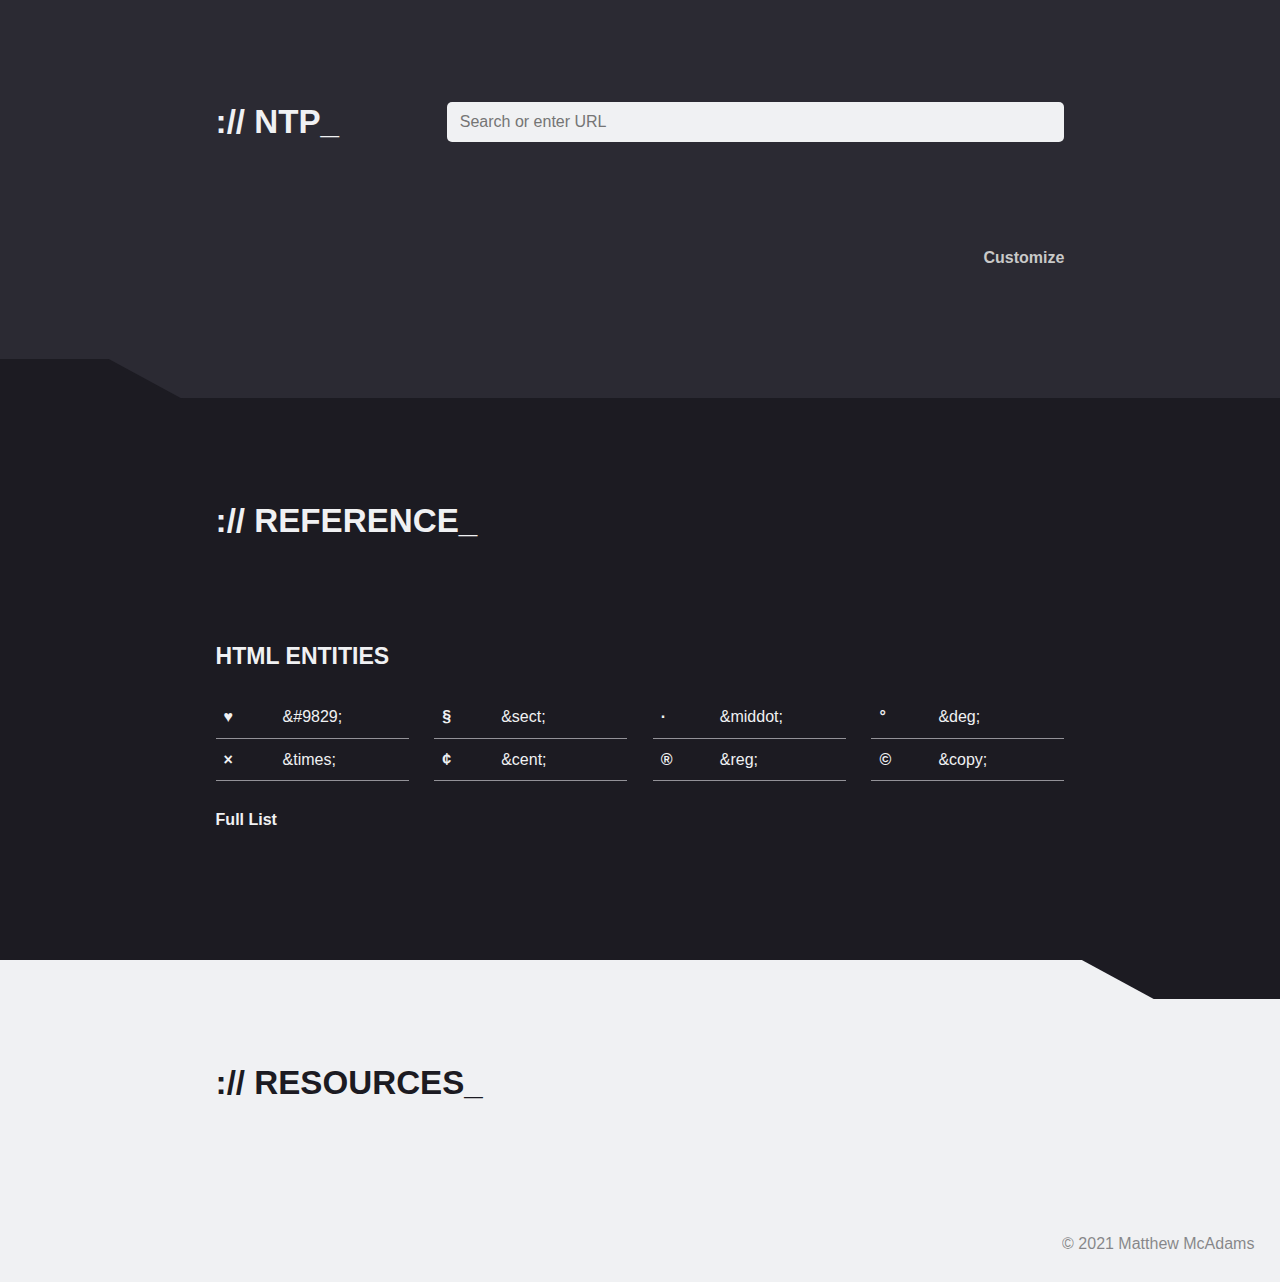
==== commit 4ff4727a: "Change to hosted fontawesome" ====
--- a/index.html
+++ b/index.html
@@ -8,8 +8,9 @@
   <meta name="viewport" content="width=device-width, initial-scale=1">
   <link rel="stylesheet" href="assets/index.css">
   <link rel="stylesheet" href="assets/app.css">
-  <link rel="stylesheet" href="assets/fontawesome/css/all.css">
+  <script src="https://kit.fontawesome.com/e344b637c3.js" crossorigin="anonymous"></script>
 </head>
+
 <body>
   <header>
     <div class="container">
